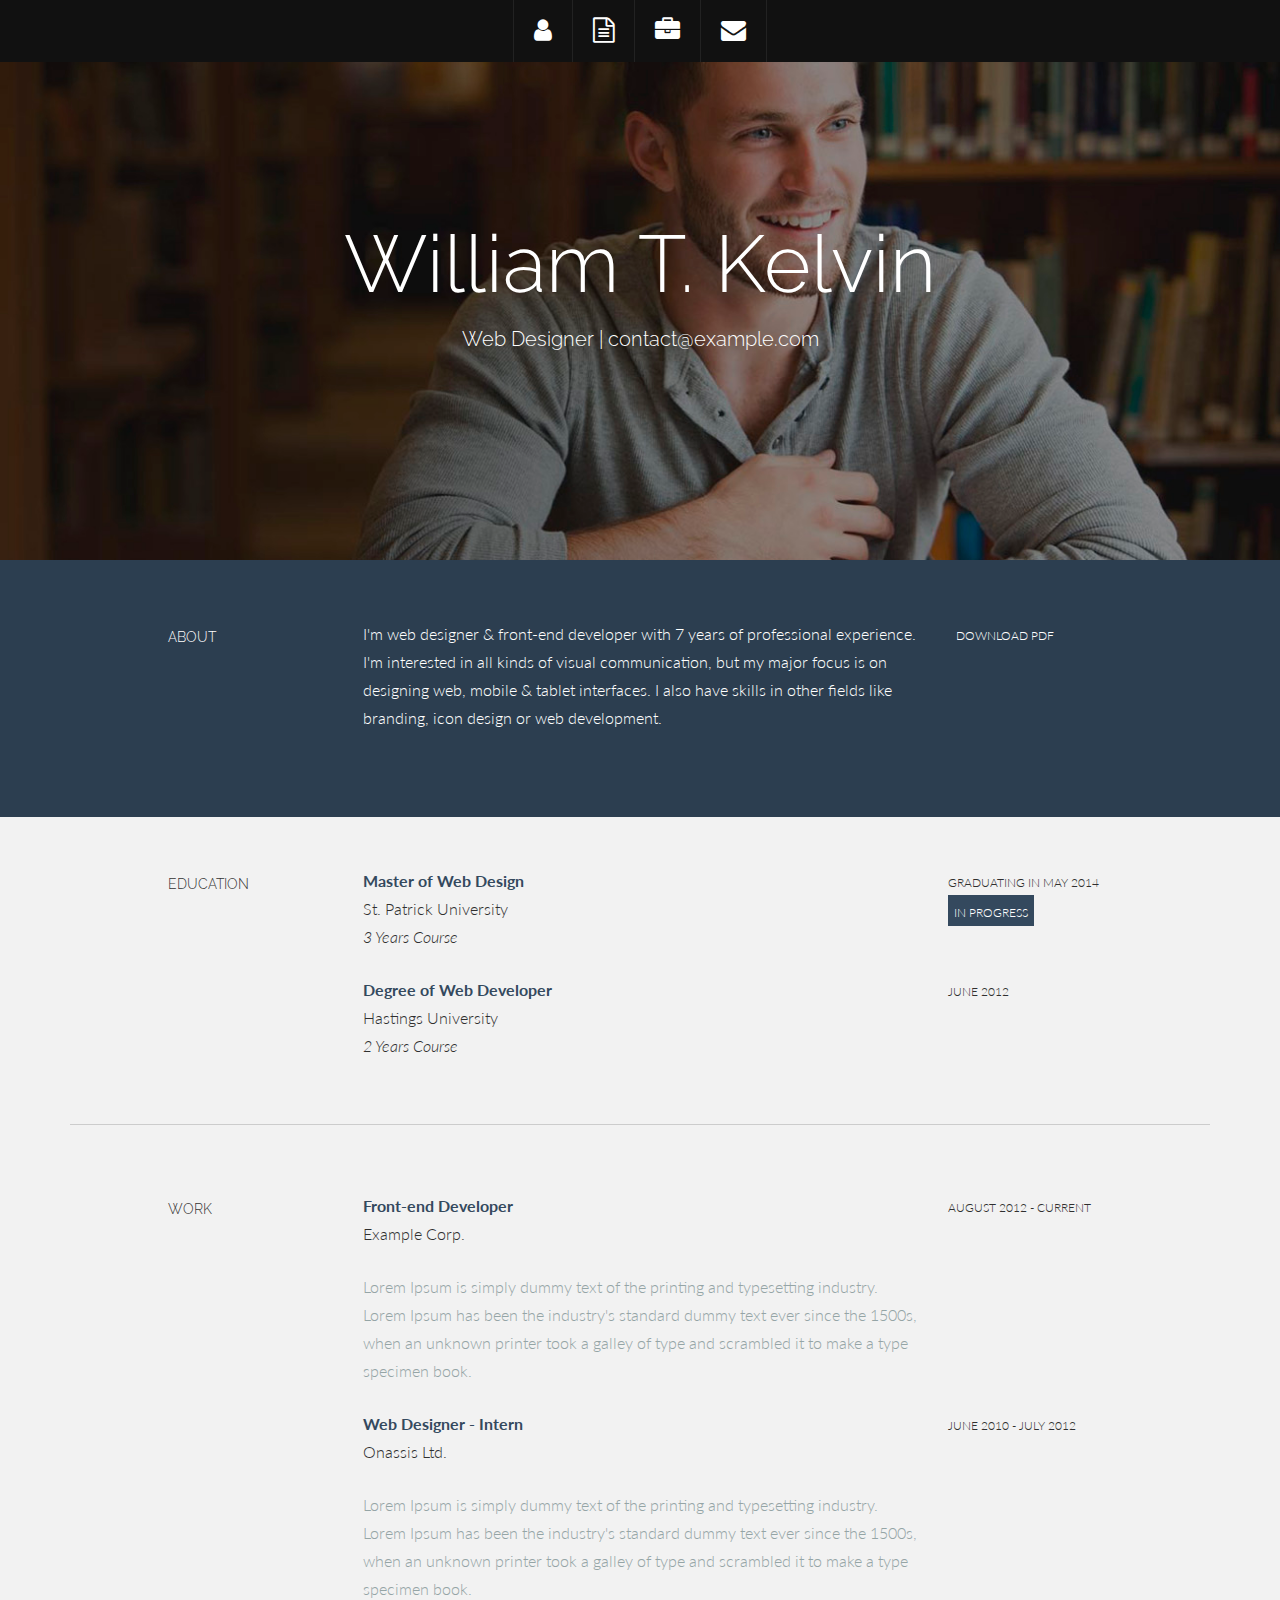
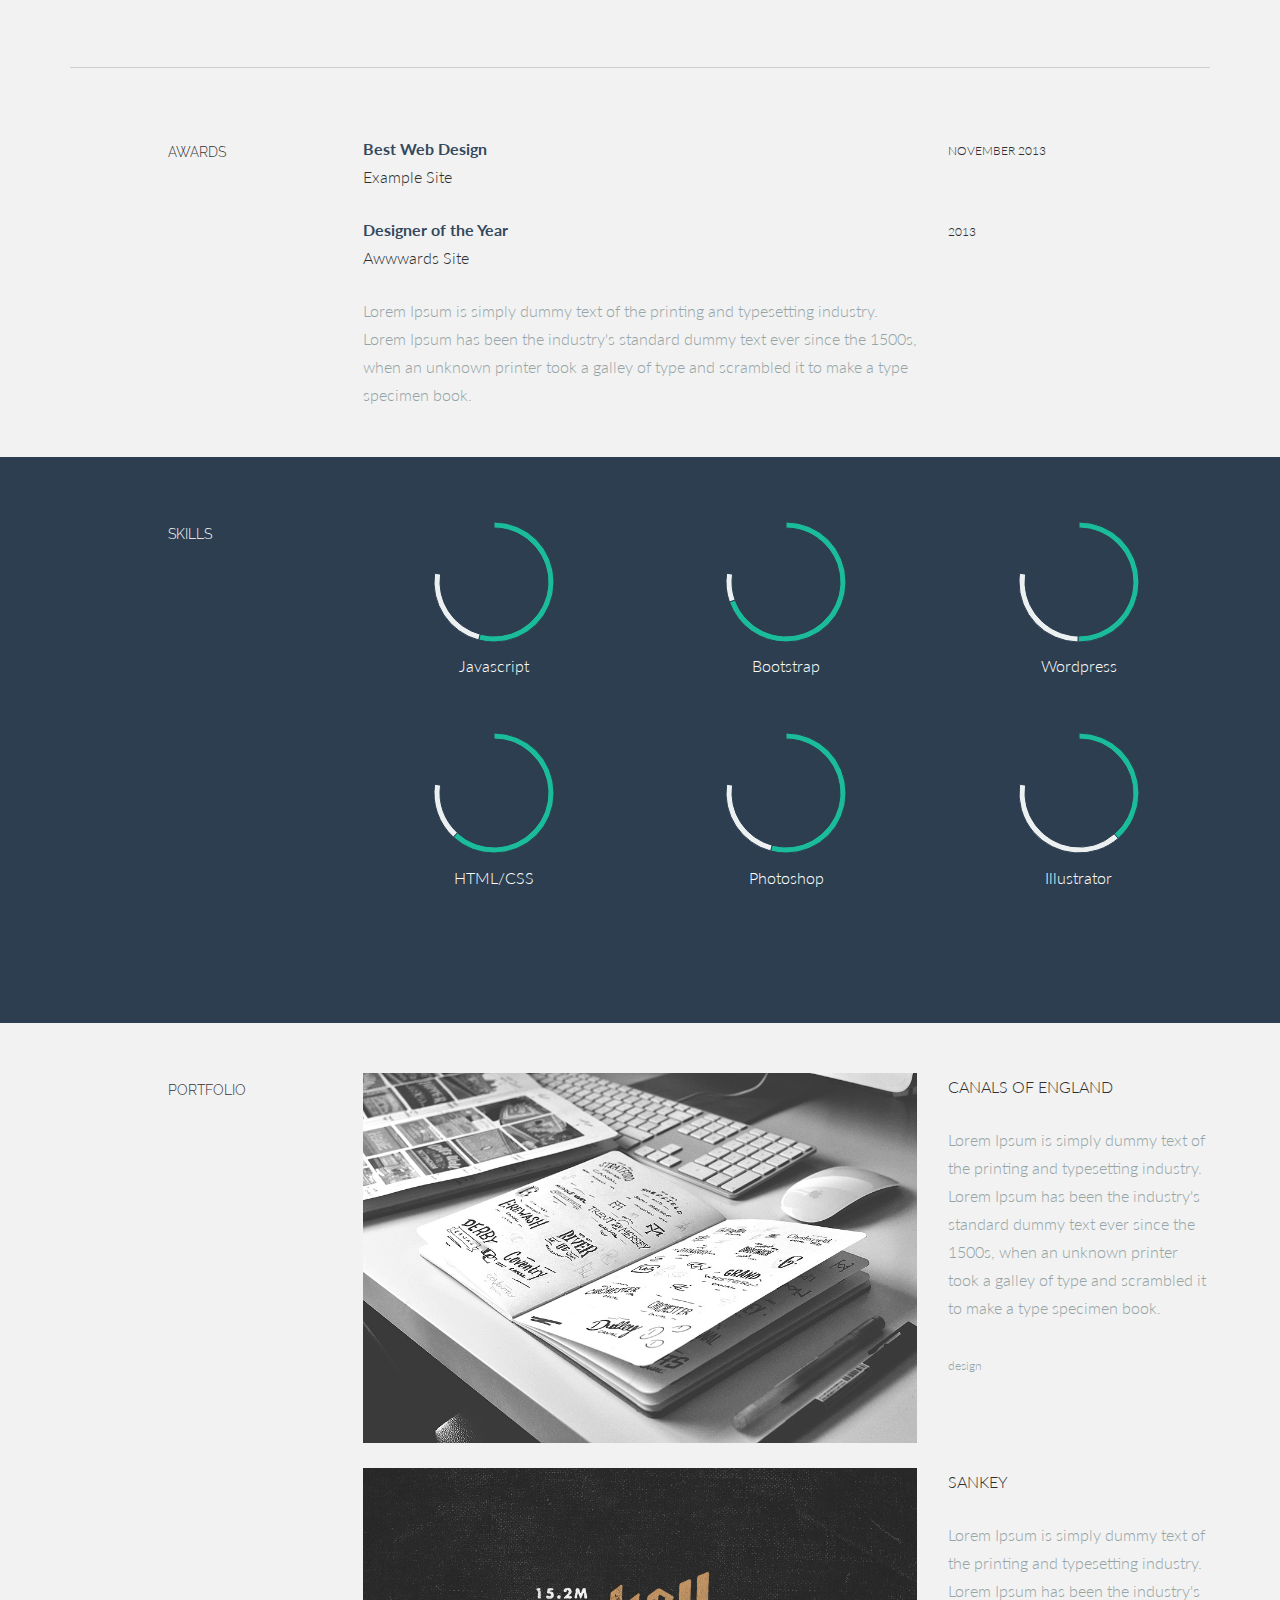
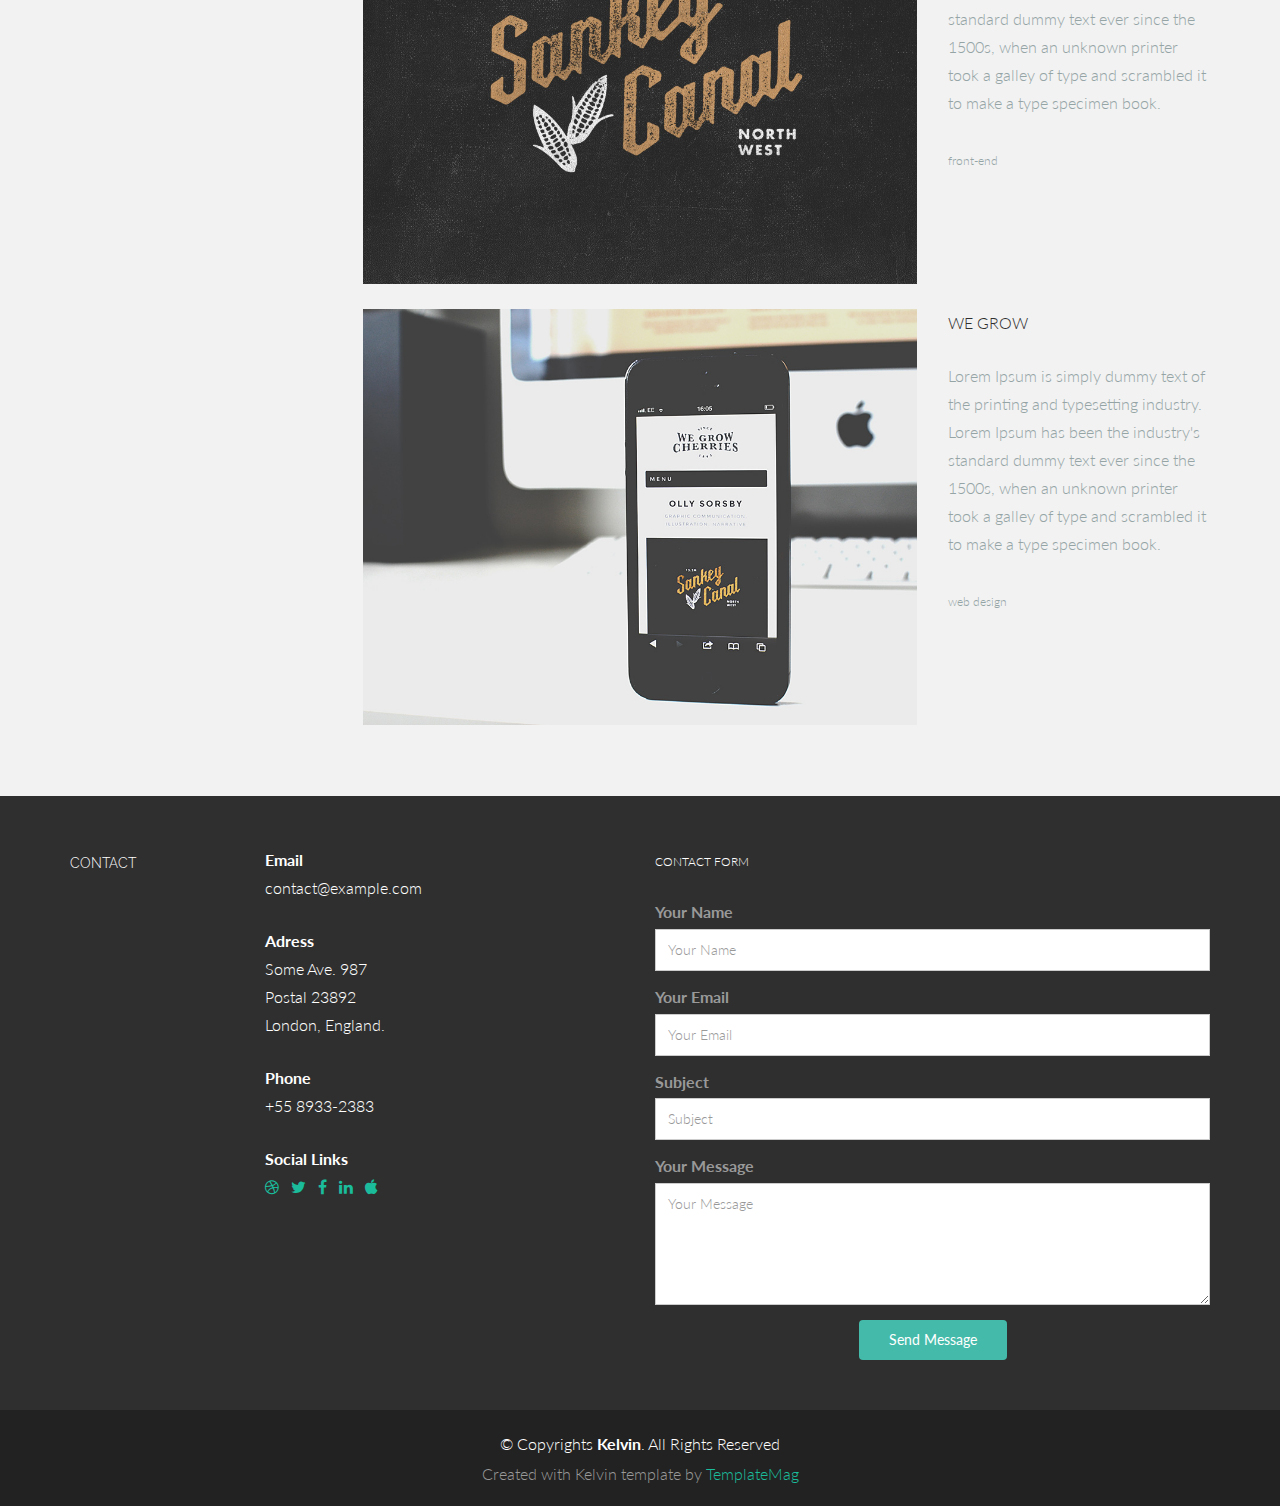
==== cv.html @ e342482a "cv kısmı eklendi" ====
<!DOCTYPE html>
<html lang="en">
<head>
  <meta charset="utf-8">
  <title>Kelvin - Bootstrap Resume Template</title>
  <meta content="width=device-width, initial-scale=1.0" name="viewport">
  <meta content="" name="keywords">
  <meta content="" name="description">

  <!-- Favicons -->
  <link href="img/favicon.png" rel="icon">
  <link href="img/apple-touch-icon.png" rel="apple-touch-icon">

  <!-- Google Fonts -->
  <link href="https://fonts.googleapis.com/css?family=Lato:300,400,700,300italic,400italic|Raleway:400,300,700" rel="stylesheet">

  <!-- Bootstrap CSS File -->
  <link href="lib/bootstrap/css/bootstrap.min.css" rel="stylesheet">

  <!-- Libraries CSS Files -->
  <link href="lib/font-awesome/css/font-awesome.min.css" rel="stylesheet">

  <!-- Main Stylesheet File -->
  <link href="css/style.css" rel="stylesheet">

  <!-- =======================================================
    Template Name: Kelvin
    Template URL: https://templatemag.com/kelvin-bootstrap-resume-template/
    Author: TemplateMag.com
    License: https://templatemag.com/license/
  ======================================================= -->
</head>

<body data-spy="scroll" data-offset="64" data-target="#section-topbar">

  <div id="section-topbar">
    <div id="topbar-inner">
      <div class="container">
        <div class="row">
          <div class="dropdown">
            <ul id="nav" class="nav">
              <li class="menu-item"><a class="smothscroll" href="#about" title="About"><i class="fa fa-user"></i></a></li>
              <li class="menu-item"><a class="smothscroll" href="#resume" title="Resume"><i class="fa fa-file-text-o"></i></a></li>
              <li class="menu-item"><a class="smothscroll" href="#work" title="Works"><i class="fa fa-briefcase"></i></a></li>
              <li class="menu-item"><a class="smothscroll" href="#contact" title="Contact"><i class="fa fa-envelope"></i></a></li>
            </ul>
            <!--/ uL#nav -->
          </div>
          <!-- /.dropdown -->

          <div class="clear"></div>
        </div>
        <!--/.row -->
      </div>
      <!--/.container -->

      <div class="clear"></div>
    </div>
    <!--/ #topbar-inner -->
  </div>
  <!--/ #section-topbar -->

  <div id="headerwrap">
    <div class="container">
      <div class="row centered">
        <div class="col-lg-12">
          <h1>William T. Kelvin</h1>
          <h3>Web Designer | contact@example.com</h3>
        </div>
        <!--/.col-lg-12 -->
      </div>
      <!--/.row -->
    </div>
    <!--/.container -->
  </div>
  <!--/.#headerwrap -->


  <section id="about" name="about">
    <div id="intro">
      <div class="container">
        <div class="row">

          <div class="col-lg-2 col-lg-offset-1">
            <h5>ABOUT</h5>
          </div>
          <div class="col-lg-6">
            <p>I'm web designer & front-end developer with 7 years of professional experience. I'm interested in all kinds of visual communication, but my major focus is on designing web, mobile & tablet interfaces. I also have skills in other fields like
              branding, icon design or web development.</p>
          </div>
          <div class="col-lg-3">
            <p><a href="#"><i class="icon-file"></i></a>
              <sm>DOWNLOAD PDF</sm>
            </p>
          </div>

        </div>
        <!--/.row -->
      </div>
      <!--/.container -->
    </div>
    <!--/ #intro -->
  </section>


  <section id="resume" name="resume">
    <!--EDUCATION DESCRIPTION -->
    <div class="container desc">
      <div class="row">

        <div class="col-lg-2 col-lg-offset-1">
          <h5>EDUCATION</h5>
        </div>
        <div class="col-lg-6">
          <p>
            <t>Master of Web Design</t><br/> St. Patrick University <br/>
            <i>3 Years Course</i>
          </p>
        </div>
        <div class="col-lg-3">
          <p>
            <sm>GRADUATING IN MAY 2014</sm><br/>
            <imp>
              <sm>IN PROGRESS</sm>
            </imp>
          </p>
        </div>

        <div class="col-lg-6 col-lg-offset-3">
          <p>
            <t>Degree of Web Developer</t><br/> Hastings University <br/>
            <i>2 Years Course</i>
          </p>
        </div>
        <div class="col-lg-3">
          <p>
            <sm>JUNE 2012</sm>
          </p>
        </div>

      </div>
      <!--/.row -->
      <br>
      <hr>
    </div>
    <!--/.container -->
  </section>


  <!--WORK DESCRIPTION -->
  <div class="container desc">
    <div class="row">

      <div class="col-lg-2 col-lg-offset-1">
        <h5>WORK</h5>
      </div>
      <div class="col-lg-6">
        <p>
          <t>Front-end Developer</t><br/> Example Corp. <br/>
        </p>
        <p>
          <more>Lorem Ipsum is simply dummy text of the printing and typesetting industry. Lorem Ipsum has been the industry's standard dummy text ever since the 1500s, when an unknown printer took a galley of type and scrambled it to make a type specimen book.</more>
        </p>
      </div>
      <div class="col-lg-3">
        <p>
          <sm>AUGUST 2012 - CURRENT</sm>
        </p>
      </div>

      <div class="col-lg-6 col-lg-offset-3">
        <p>
          <t>Web Designer - Intern</t><br/> Onassis Ltd. <br/>
        </p>
        <p>
          <more>Lorem Ipsum is simply dummy text of the printing and typesetting industry. Lorem Ipsum has been the industry's standard dummy text ever since the 1500s, when an unknown printer took a galley of type and scrambled it to make a type specimen book.</more>
        </p>
      </div>
      <div class="col-lg-3">
        <p>
          <sm>JUNE 2010 - JULY 2012</sm>
        </p>
      </div>
    </div>
    <!--/.row -->
    <br>
    <hr>
  </div>
  <!--/.container -->


  <!--AWARDS DESCRIPTION -->
  <div class="container desc">
    <div class="row">
      <div class="col-lg-2 col-lg-offset-1">
        <h5>AWARDS</h5>
      </div>
      <div class="col-lg-6">
        <p>
          <t>Best Web Design</t><br/> Example Site <br/>
        </p>
      </div>
      <div class="col-lg-3">
        <p>
          <sm>NOVEMBER 2013</sm>
        </p>
      </div>

      <div class="col-lg-6 col-lg-offset-3">
        <p>
          <t>Designer of the Year</t><br/> Awwwards Site
        </p>
        <p>
          <more>Lorem Ipsum is simply dummy text of the printing and typesetting industry. Lorem Ipsum has been the industry's standard dummy text ever since the 1500s, when an unknown printer took a galley of type and scrambled it to make a type specimen book.</more>
        </p>
      </div>
      <div class="col-lg-3">
        <p>
          <sm>2013</sm>
        </p>
      </div>

    </div>
    <!--/.row -->
    <br>
  </div>
  <!--/.container -->


  <!--SKILLS DESCRIPTION -->
  <div id="skillswrap">
    <div class="container">
      <div class="row">
        <div class="col-lg-2 col-lg-offset-1">
          <h5>SKILLS</h5>
        </div>
        <div class="col-lg-3 centered">
          <canvas id="javascript" height="130" width="130"></canvas>
          <p>Javascript</p>
          <br>
        </div>
        <div class="col-lg-3 centered">
          <canvas id="bootstrap" height="130" width="130"></canvas>
          <p>Bootstrap</p>
          <br>
        </div>
        <div class="col-lg-3 centered">
          <canvas id="wordpress" height="130" width="130"></canvas>
          <p>Wordpress</p>
          <br>
        </div>

        <div class="col-lg-3 col-lg-offset-3 centered">
          <canvas id="html" height="130" width="130"></canvas>
          <p>HTML/CSS</p>
          <br>
        </div>
        <div class="col-lg-3 centered">
          <canvas id="photoshop" height="130" width="130"></canvas>
          <p>Photoshop</p>
          <br>
        </div>
        <div class="col-lg-3 centered">
          <canvas id="illustrator" height="130" width="130"></canvas>
          <p>Illustrator</p>
          <br>
        </div>

      </div>
      <!--/.row -->
      <br>
    </div>
    <!--/.container -->
  </div>
  <!--/ #skillswrap -->



  <section id="work" name="work">
    <!--PORTFOLIO DESCRIPTION -->
    <div class="container desc">
      <div class="row">
        <div class="col-lg-2 col-lg-offset-1">
          <h5>PORTFOLIO</h5>
        </div>
        <div class="col-lg-6">
          <p><img class="img-responsive" src="img/port01.jpg" alt=""></p>
        </div>
        <div class="col-lg-3">
          <p>CANALS OF ENGLAND</p>
          <p>
            <more>Lorem Ipsum is simply dummy text of the printing and typesetting industry. Lorem Ipsum has been the industry's standard dummy text ever since the 1500s, when an unknown printer took a galley of type and scrambled it to make a type specimen book.<br/><br/>
              <sm><i class="icon-tag"></i> design</sm>
            </more>
          </p>
        </div>

        <div class="col-lg-6 col-lg-offset-3">
          <p><img class="img-responsive" src="img/port02.jpg" alt=""></p>
        </div>
        <div class="col-lg-3">
          <p>SANKEY</p>
          <p>
            <more>Lorem Ipsum is simply dummy text of the printing and typesetting industry. Lorem Ipsum has been the industry's standard dummy text ever since the 1500s, when an unknown printer took a galley of type and scrambled it to make a type specimen book.<br/><br/>
              <sm><i class="icon-tag"></i> front-end</sm>
            </more>
          </p>
        </div>

        <div class="col-lg-6 col-lg-offset-3">
          <p><img class="img-responsive" src="img/port03.jpg" alt=""></p>
        </div>
        <div class="col-lg-3">
          <p>WE GROW</p>
          <p>
            <more>Lorem Ipsum is simply dummy text of the printing and typesetting industry. Lorem Ipsum has been the industry's standard dummy text ever since the 1500s, when an unknown printer took a galley of type and scrambled it to make a type specimen book.<br/><br/>
              <sm><i class="icon-tag"></i> web design</sm>
            </more>
          </p>
        </div>

      </div>
      <!--/.row -->
      <br>
      <br>
    </div>
    <!--/.container -->
  </section>

  <section id="contact" name="contact">
    <!--FOOTER DESCRIPTION -->
    <div id="footwrap">
      <div class="container">
        <div class="row">

          <div class="col-lg-2">
            <h5>CONTACT</h5>
          </div>
          <div class="col-lg-4">
            <p>
              <t>Email</t><br/> contact@example.com <br/>
            </p>
            <p>
              <t>Adress</t><br/> Some Ave. 987 <br/> Postal 23892 <br/> London, England. <br/>
            </p>
            <p>
              <t>Phone</t><br/> +55 8933-2383 <br/>
            </p>
            <p>
              <t>Social Links</t><br/>
              <a href="#"><i class="fa fa-dribbble"></i></a>
              <a href="#"><i class="fa fa-twitter"></i></a>
              <a href="#"><i class="fa fa-facebook"></i></a>
              <a href="#"><i class="fa fa-linkedin"></i></a>
              <a href="#"><i class="fa fa-apple"></i></a>
            </p>
          </div>
          <div class="col-lg-6">
            <p>
              <sm>CONTACT FORM</sm>
            </p>
            <form class="contact-form php-mail-form" role="form" action="contactform/contactform.php" method="POST">

              <div class="form-group">
                <label for="contact-name">Your Name</label>
                <input type="name" name="name" class="form-control" id="contact-name" placeholder="Your Name" data-rule="minlen:4" data-msg="Please enter at least 4 chars">
                <div class="validate"></div>
              </div>
              <div class="form-group">
                <label for="contact-email">Your Email</label>
                <input type="email" name="email" class="form-control" id="contact-email" placeholder="Your Email" data-rule="email" data-msg="Please enter a valid email">
                <div class="validate"></div>
              </div>
              <div class="form-group">
                <label for="contact-subject">Subject</label>
                <input type="text" name="subject" class="form-control" id="contact-subject" placeholder="Subject" data-rule="minlen:4" data-msg="Please enter at least 8 chars of subject">
                <div class="validate"></div>
              </div>

              <div class="form-group">
                <label for="contact-message">Your Message</label>
                <textarea class="form-control" name="message" id="contact-message" placeholder="Your Message" rows="5" data-rule="required" data-msg="Please write something for us"></textarea>
                <div class="validate"></div>
              </div>

              <div class="loading"></div>
              <div class="error-message"></div>
              <div class="sent-message">Your message has been sent. Thank you!</div>

              <div class="form-send">
                <button type="submit" class="btn btn-large">Send Message</button>
              </div>

            </form>

          </div>
        </div>
        <!--/.row -->
      </div>
      <!--/.container -->
    </div>
    <!--/ #footer -->
  </section>

  <div id="copyrights">
    <div class="container">
      <p>
        &copy; Copyrights <strong>Kelvin</strong>. All Rights Reserved
      </p>
      <div class="credits">
        <!--
          You are NOT allowed to delete the credit link to TemplateMag with free version.
          You can delete the credit link only if you bought the pro version.
          Buy the pro version with working PHP/AJAX contact form: https://templatemag.com/kelvin-bootstrap-resume-template/
          Licensing information: https://templatemag.com/license/
        -->
        Created with Kelvin template by <a href="https://templatemag.com/">TemplateMag</a>
      </div>
    </div>
  </div>

  <!-- JavaScript Libraries -->
  <script src="lib/jquery/jquery.min.js"></script>
  <script src="lib/bootstrap/js/bootstrap.min.js"></script>
  <script src="lib/php-mail-form/validate.js"></script>
  <script src="lib/chart/chart.js"></script>
  <script src="lib/easing/easing.min.js"></script>

  <!-- Template Main Javascript File -->
  <script src="js/main.js"></script>

</body>
</html>
---- css/style.css ----
/**
*  Template Name: Kelvin
*  Template URL: https://templatemag.com/kelvin-bootstrap-resume-template/
*  Author: TemplateMag.com
*  License: https://templatemag.com/license/
*/

body {
  background-color: #f2f2f2;
  font-family: "Lato";
  font-weight: 300;
  font-size: 16px;
  color: #555;
  -webkit-font-smoothing: antialiased;
  -webkit-overflow-scrolling: touch;
}

/* Titles */

h1, h2, h3, h4, h5, h6 {
  font-family: "Raleway";
  font-weight: 300;
  color: #333;
}

/* Paragraph & Typographic */

p {
  line-height: 28px;
  margin-bottom: 25px;
}

.centered {
  text-align: center;
}

/* Links */

a {
  color: #1abc9c;
  word-wrap: break-word;
  -webkit-transition: color 0.1s ease-in, background 0.1s ease-in;
  -moz-transition: color 0.1s ease-in, background 0.1s ease-in;
  -ms-transition: color 0.1s ease-in, background 0.1s ease-in;
  -o-transition: color 0.1s ease-in, background 0.1s ease-in;
  transition: color 0.1s ease-in, background 0.1s ease-in;
}

a:hover, a:focus {
  color: #7b7b7b;
  text-decoration: none;
  outline: 0;
}

a:before, a:after {
  -webkit-transition: color 0.1s ease-in, background 0.1s ease-in;
  -moz-transition: color 0.1s ease-in, background 0.1s ease-in;
  -ms-transition: color 0.1s ease-in, background 0.1s ease-in;
  -o-transition: color 0.1s ease-in, background 0.1s ease-in;
  transition: color 0.1s ease-in, background 0.1s ease-in;
}

hr {
  display: block;
  height: 1px;
  border: 0;
  border-top: 1px solid #ccc;
  margin: 1em 0;
  padding: 0;
}

/*---------------------------------------------------
3.1 Topbar
---------------------------------------------------*/

#section-topbar {
  position: fixed;
  top: 0;
  left: 0;
  right: 0;
  z-index: 10000;
  overflow: visible;
  font: normal 16px/24px 'Open Sans', "Helvetica Neue", Helvetica, Arial, sans-serif;
}

#section-topbar a {
  color: #fff;
}

#topbar-inner {
  background: #111;
  line-height: 0;
  text-align: center;
}

/*
Top Bar

By default, top navigation bar uses "fixed" position
*/

#section-topbar ul#nav {
  display: inline-block;
  position: relative;
  margin: 0;
  padding: 0;
  border-right: 1px solid #222;
  /* For IE, the outcast */
  zoom: 1;
  *display: inline;
}

#section-topbar ul#nav>li {
  display: block;
  float: left;
  padding: 0;
}

#section-topbar ul#nav a {
  display: block;
  font: normal 11px/18px "Helvetica Neue", Helvetica, Arial, sans-serif;
  text-decoration: none;
  padding: 18px 20px 18px 20px;
  border-left: 1px solid #222;
}

#section-topbar ul#nav a:focus {
  background: #111;
  text-decoration: none;
  border-left: 1px solid #111;
}

#section-topbar ul#nav a:hover {
  background: #222;
  text-decoration: none;
  border-left: 1px solid #111;
}

#section-topbar ul#nav .active a {
  background: #44bbaa;
  border-left: 1px solid #111;
}

#section-topbar ul#nav .active a:hover {
  background: #44bbaa;
}

#section-topbar i {
  font-size: 25px;
}

/*---------------------------------------------------
SECTION WRAPS
---------------------------------------------------*/

/* Header Wrap */

#headerwrap {
  background: url(../img/header-bg.jpg) no-repeat center top;
  margin-top: 60px;
  padding-top: 140px;
  text-align: center;
  background-attachment: relative;
  background-position: center center;
  min-height: 500px;
  width: 100%;
  -webkit-background-size: 100%;
  -moz-background-size: 100%;
  -o-background-size: 100%;
  background-size: 100%;
  -webkit-background-size: cover;
  -moz-background-size: cover;
  -o-background-size: cover;
  background-size: cover;
}

#headerwrap h1 {
  font-size: 80px;
  color: white;
}

#headerwrap h3 {
  font-size: 20px;
  color: white;
}

/* Intnro Wrap */

#intro {
  background: #2c3e50;
  padding-top: 60px;
  padding-bottom: 60px;
  color: white;
}

#intro h5, p {
  color: white;
}

#intro i {
  color: white;
  font-size: 20px;
  padding-right: 8px;
  vertical-align: middle;
}

#skillswrap {
  background: #2c3e50;
  padding-top: 60px;
  padding-bottom: 60px;
  color: white;
}

#skillswrap h5, p {
  color: white;
}

#footwrap {
  background: #2f2f2f;
  padding-top: 50px;
  padding-bottom: 50px;
}

#footwrap p {
  color: white;
}

#footwrap h5 {
  color: white;
}

#footwrap t {
  font-weight: 700;
}

#footwrap i {
  padding-right: 8px;
  color: #1abc9c;
}

/* Copyright Wrap */

#copyrights {
  background: #222222;
  padding: 20px 0;
  text-align: center;
  color: #fff;
  font-size: 16px;
}

#copyrights p {
  margin: 0 0 5px 0;
}

.credits {
  color: #999;
}

/* Global Values */

.desc {
  padding-top: 50px;
}

.desc p {
  color: #2f2f2f;
}

.desc t {
  color: #34495e;
  font-weight: 700;
}

.desc imp {
  padding: 6px;
  color: white;
  background: #34495e;
}

.desc more {
  color: #95a5a6;
}

sm {
  font-size: 12px;
}

/* Contact Form */

.contact-form label {
  color: #999;
}

.contact-form input, .contact-form textarea {
  padding: 10px 12px;
  border-radius: 0;
  box-shadow: none;
  font-size: 14px;
  height: auto;
}

.contact-form .form-send {
  text-align: center;
}

.contact-form .form-send button {
  background: #44bbaa;
  border: 0;
  padding: 10px 30px;
  color: #fff;
  transition: 0.4s;
  cursor: pointer;
}

.contact-form .form-send button:hover {
  background: #23c8b1;
}

.contact-form .validate {
  display: none;
  color: red;
  margin: 0 0 15px 0;
  font-weight: 400;
  font-size: 13px;
}

.contact-form .loading {
  display: none;
  color: #555;
  background: #fff;
  text-align: center;
  padding: 15px;
  margin: 15px 0;
}

.contact-form .loading:before {
  content: "";
  display: inline-block;
  border-radius: 50%;
  width: 24px;
  height: 24px;
  border: 3px solid #18d26e;
  border-top-color: #eee;
  -webkit-animation: animate-loading 1s linear infinite;
  animation: animate-loading 1s linear infinite;
}

@-webkit-keyframes animate-loading {
  0% {
    -webkit-transform: rotate(0deg);
    transform: rotate(0deg);
  }

  100% {
    -webkit-transform: rotate(360deg);
    transform: rotate(360deg);
  }
}

@keyframes animate-loading {
  0% {
    -webkit-transform: rotate(0deg);
    transform: rotate(0deg);
  }

  100% {
    -webkit-transform: rotate(360deg);
    transform: rotate(360deg);
  }
}

.contact-form .error-message {
  display: none;
  color: #fff;
  background: #ed3c0d;
  text-align: center;
  padding: 15px;
  font-weight: 600;
  margin: 15px 0;
}

.contact-form .sent-message {
  display: none;
  color: #fff;
  background: #18d26e;
  text-align: center;
  padding: 15px;
  font-weight: 600;
  margin: 15px 0;
}
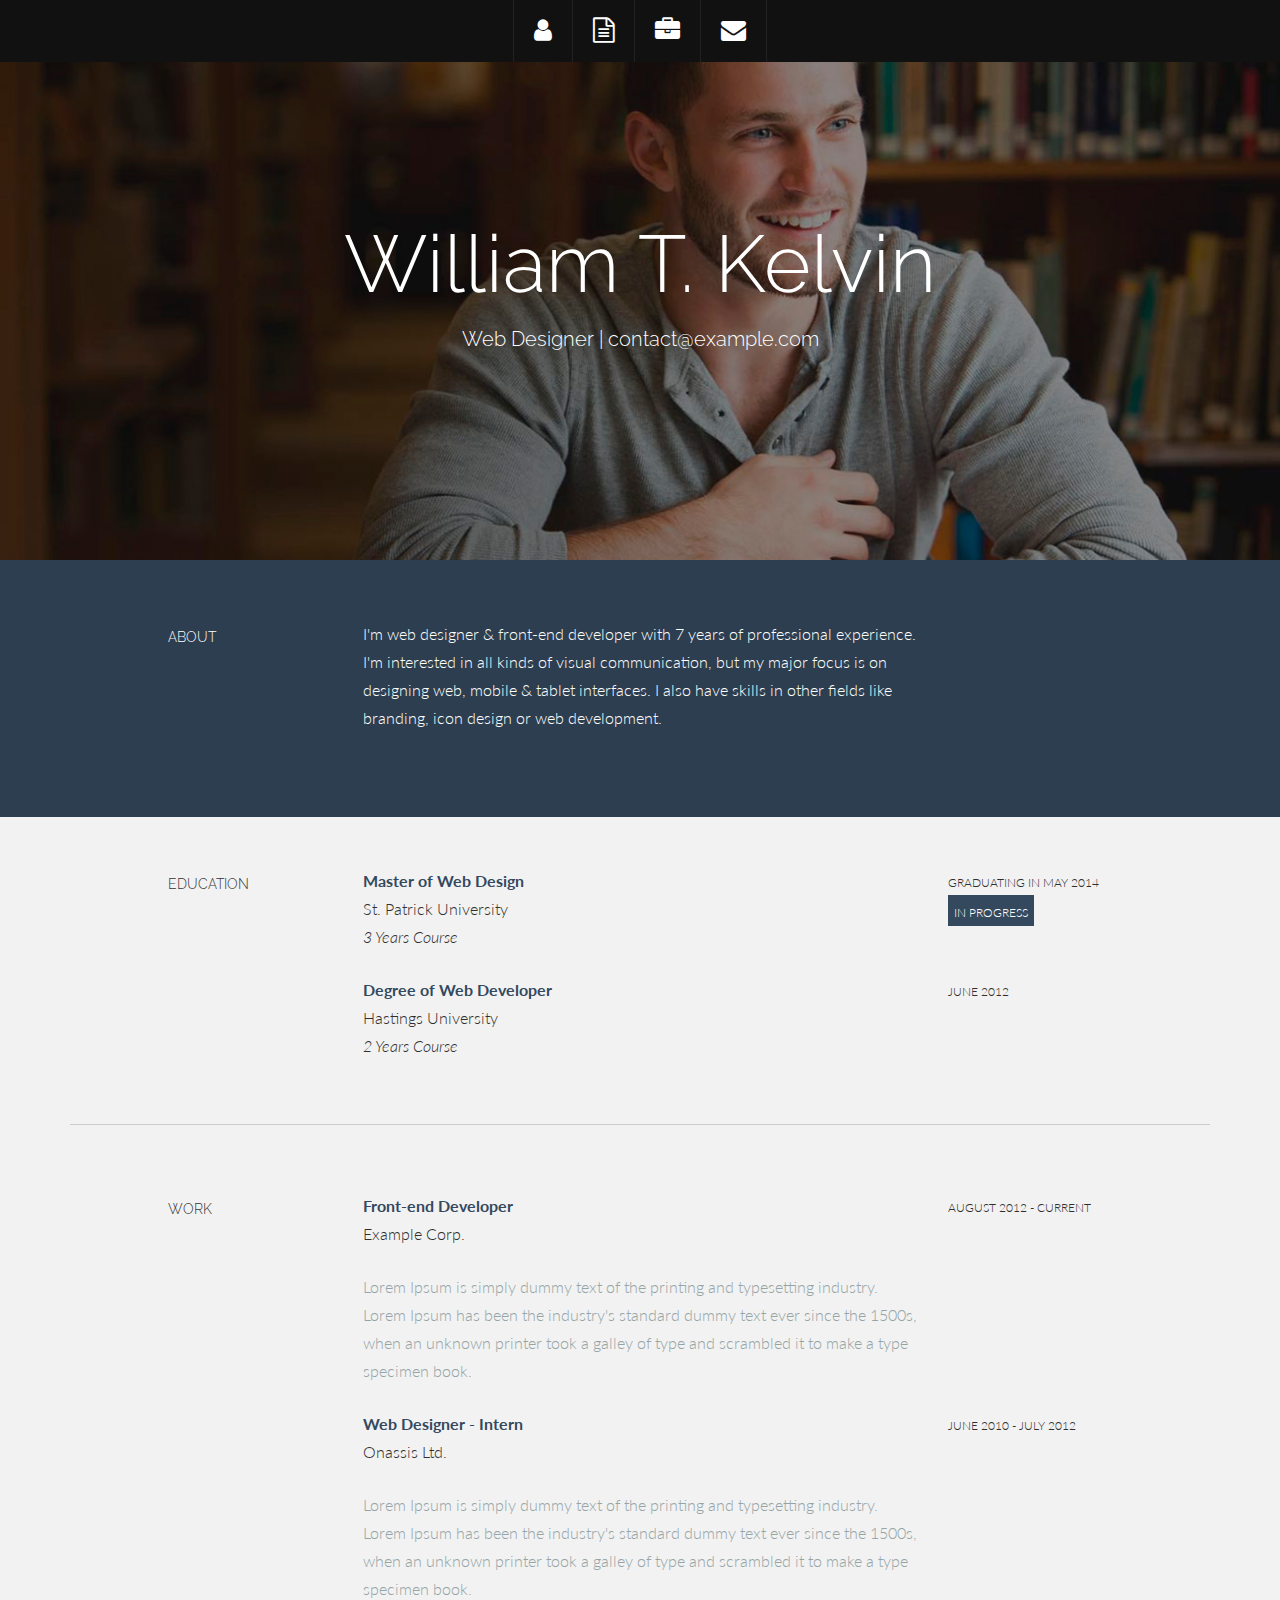
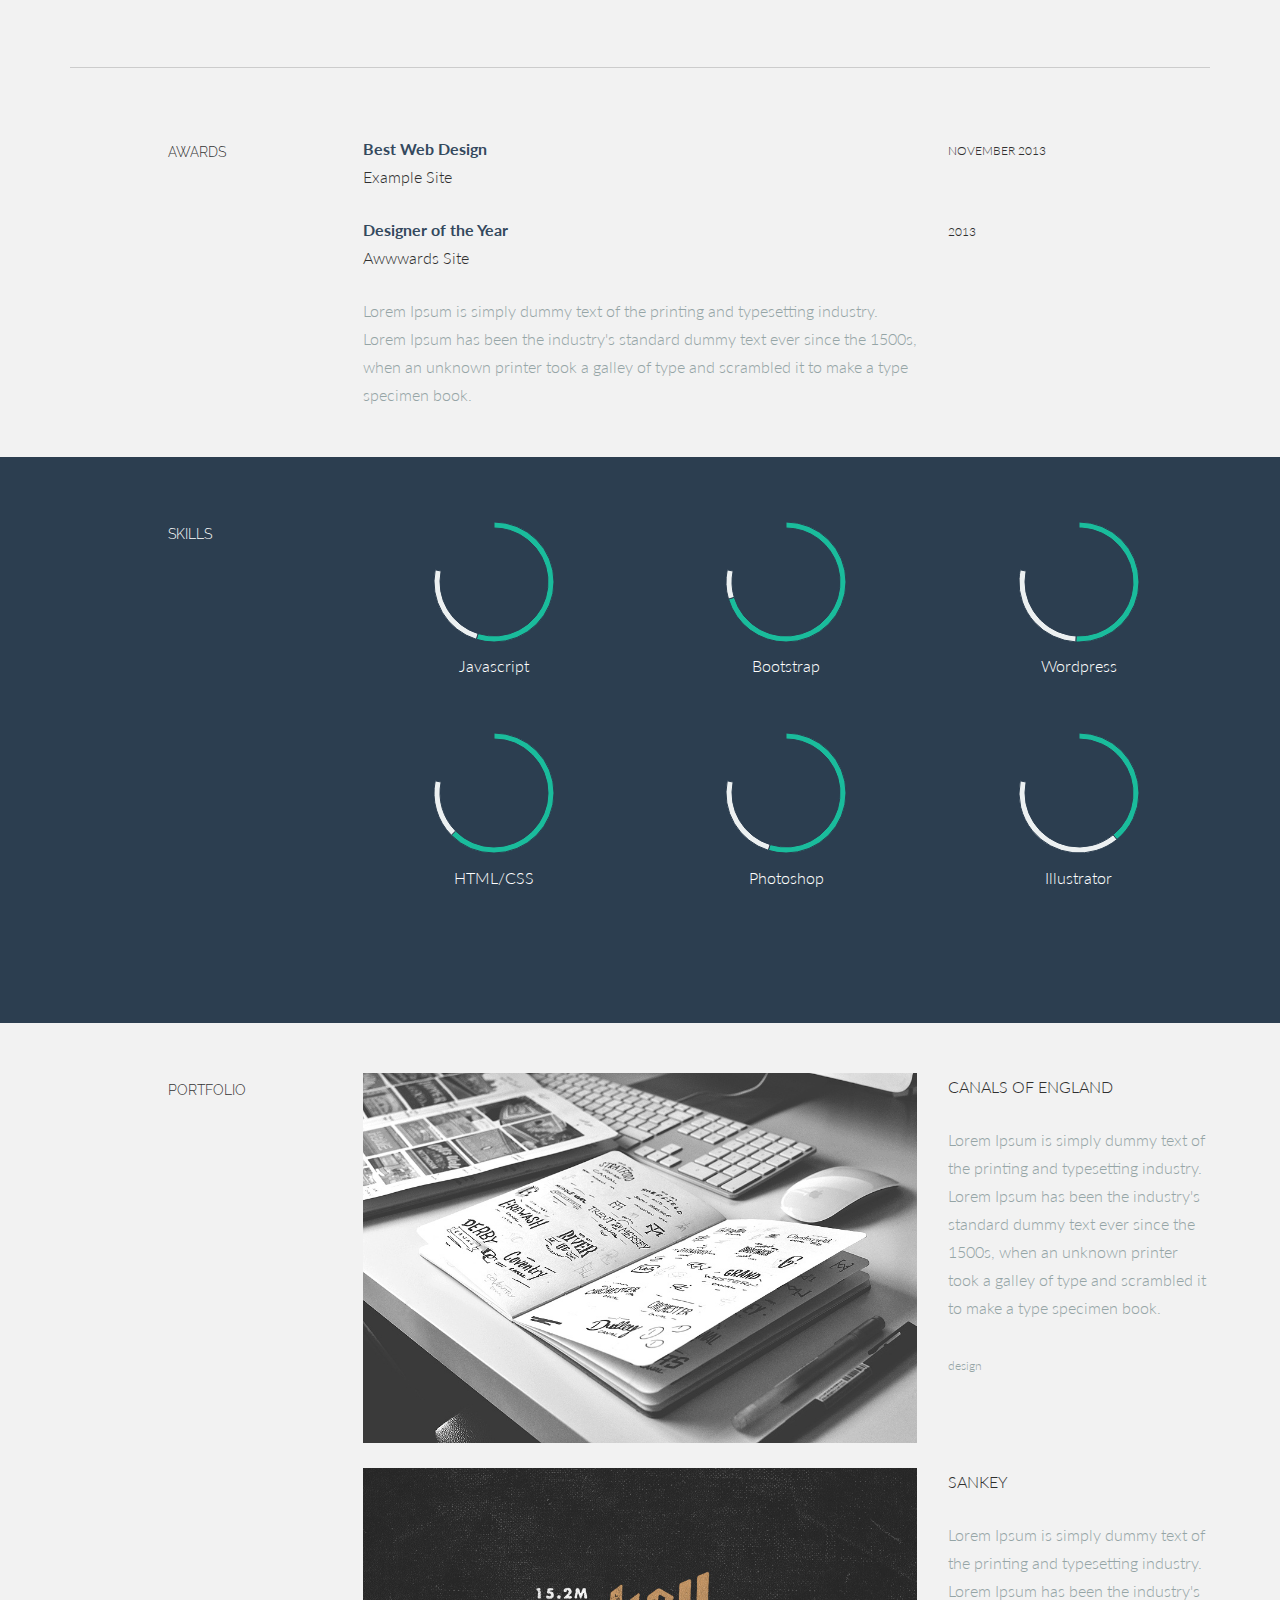
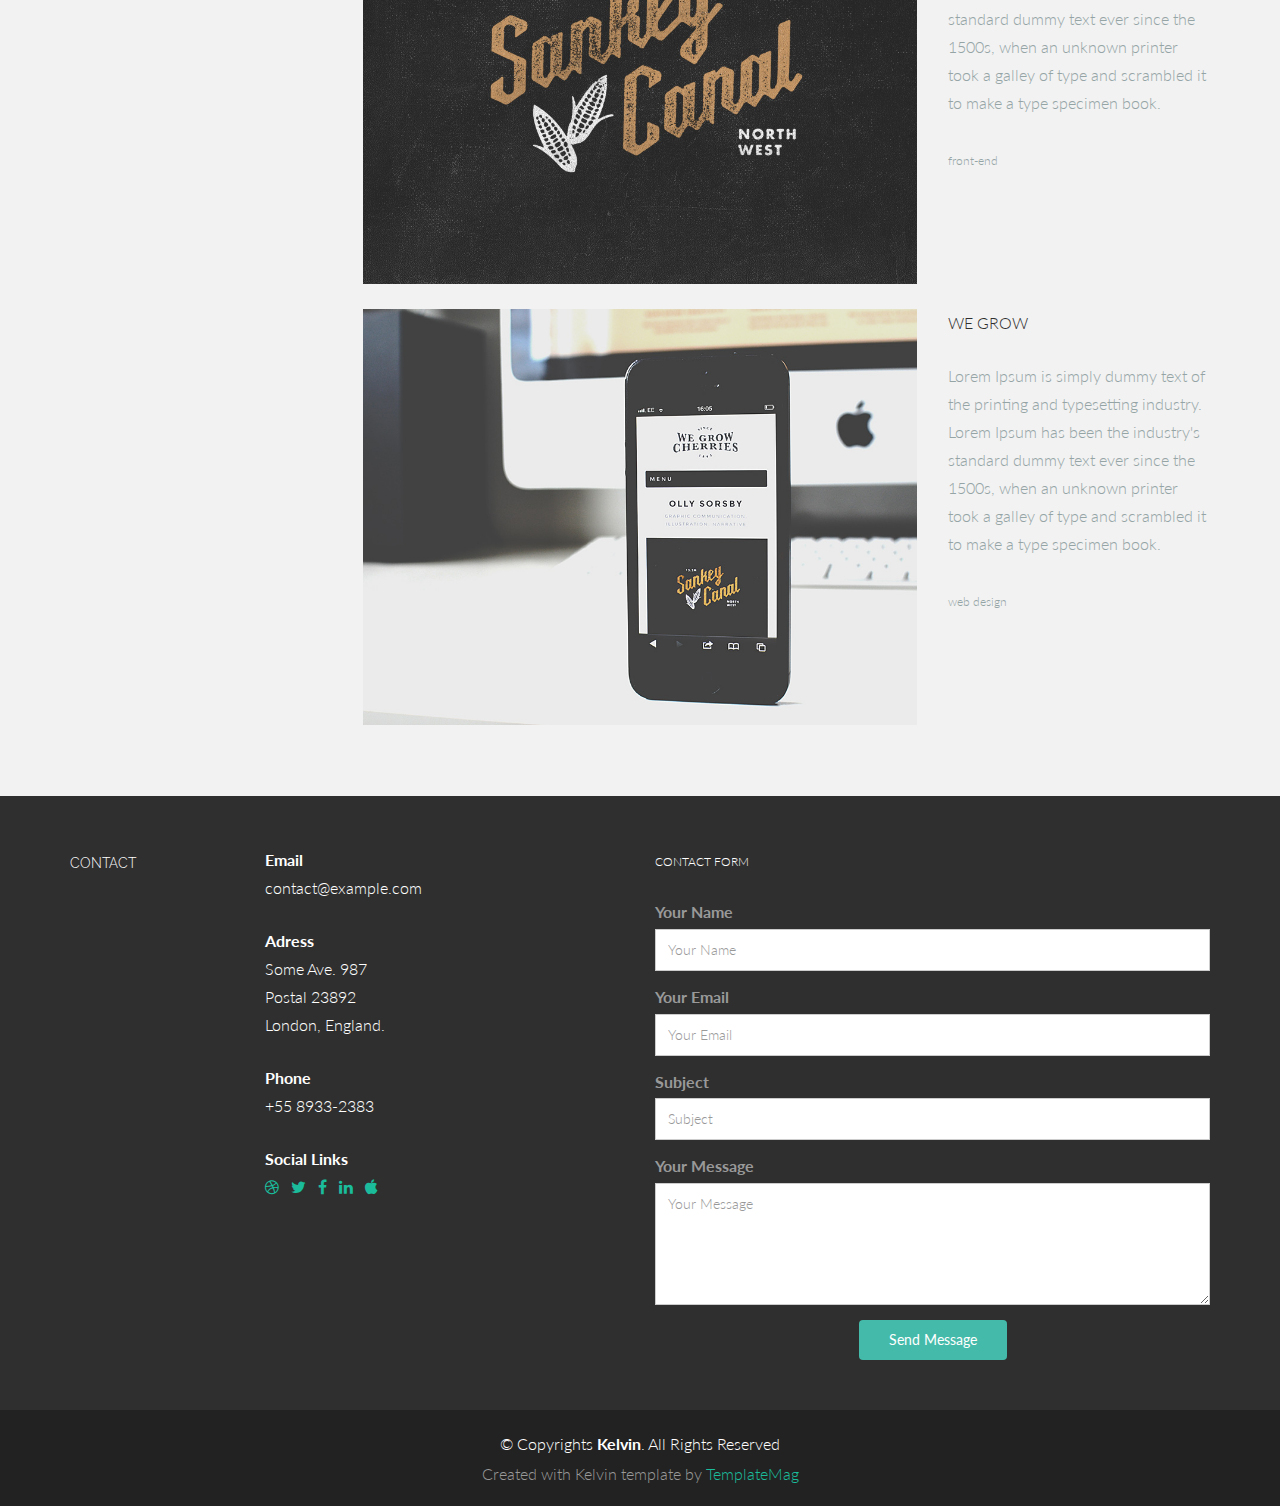
==== commit 582ca54c: "cv sayfası belirlendi son düzenleme kaldı" ====
--- a/cv.html
+++ b/cv.html
@@ -2,14 +2,14 @@
 <html lang="en">
 <head>
   <meta charset="utf-8">
-  <title>Kelvin - Bootstrap Resume Template</title>
+  <title>Ömer Can Uyar</title>
   <meta content="width=device-width, initial-scale=1.0" name="viewport">
   <meta content="" name="keywords">
   <meta content="" name="description">
 
   <!-- Favicons -->
-  <link href="img/favicon.png" rel="icon">
-  <link href="img/apple-touch-icon.png" rel="apple-touch-icon">
+  <link href="images/cv-icon.png" rel="icon">
+  <link href="images/apple-touch-icon.png" rel="apple-touch-icon">
 
   <!-- Google Fonts -->
   <link href="https://fonts.googleapis.com/css?family=Lato:300,400,700,300italic,400italic|Raleway:400,300,700" rel="stylesheet">
@@ -23,12 +23,7 @@
   <!-- Main Stylesheet File -->
   <link href="css/style.css" rel="stylesheet">
 
-  <!-- =======================================================
-    Template Name: Kelvin
-    Template URL: https://templatemag.com/kelvin-bootstrap-resume-template/
-    Author: TemplateMag.com
-    License: https://templatemag.com/license/
-  ======================================================= -->
+  
 </head>
 
 <body data-spy="scroll" data-offset="64" data-target="#section-topbar">
@@ -88,11 +83,7 @@
             <p>I'm web designer & front-end developer with 7 years of professional experience. I'm interested in all kinds of visual communication, but my major focus is on designing web, mobile & tablet interfaces. I also have skills in other fields like
               branding, icon design or web development.</p>
           </div>
-          <div class="col-lg-3">
-            <p><a href="#"><i class="icon-file"></i></a>
-              <sm>DOWNLOAD PDF</sm>
-            </p>
-          </div>
+         
 
         </div>
         <!--/.row -->
@@ -284,7 +275,7 @@
           <h5>PORTFOLIO</h5>
         </div>
         <div class="col-lg-6">
-          <p><img class="img-responsive" src="img/port01.jpg" alt=""></p>
+          <p><img class="img-responsive" src="images/port01.jpg" alt=""></p>
         </div>
         <div class="col-lg-3">
           <p>CANALS OF ENGLAND</p>
@@ -296,7 +287,7 @@
         </div>
 
         <div class="col-lg-6 col-lg-offset-3">
-          <p><img class="img-responsive" src="img/port02.jpg" alt=""></p>
+          <p><img class="img-responsive" src="images/port02.jpg" alt=""></p>
         </div>
         <div class="col-lg-3">
           <p>SANKEY</p>
@@ -308,7 +299,7 @@
         </div>
 
         <div class="col-lg-6 col-lg-offset-3">
-          <p><img class="img-responsive" src="img/port03.jpg" alt=""></p>
+          <p><img class="img-responsive" src="images/port03.jpg" alt=""></p>
         </div>
         <div class="col-lg-3">
           <p>WE GROW</p>
--- a/css/style.css
+++ b/css/style.css
@@ -156,7 +156,7 @@
 /* Header Wrap */
 
 #headerwrap {
-  background: url(../img/header-bg.jpg) no-repeat center top;
+  background: url(../images/header-bg.jpg) no-repeat center top;
   margin-top: 60px;
   padding-top: 140px;
   text-align: center;
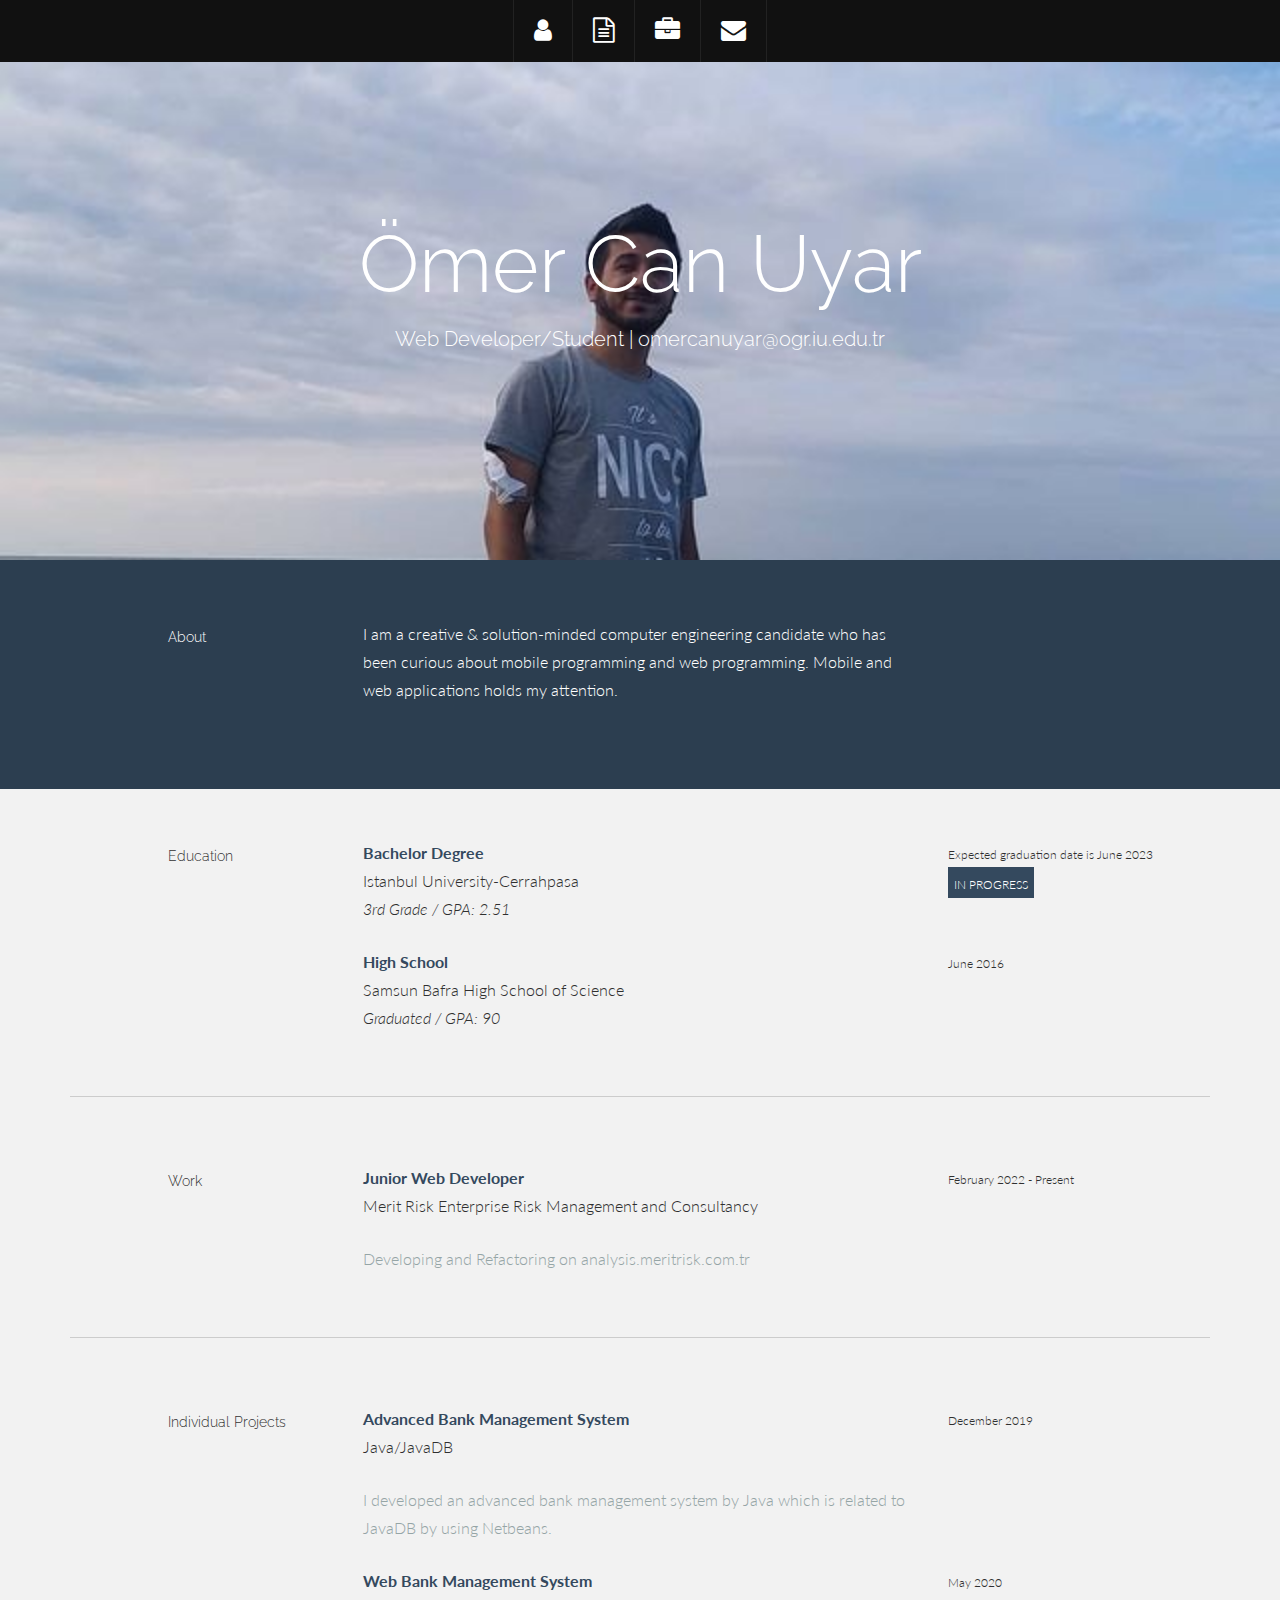
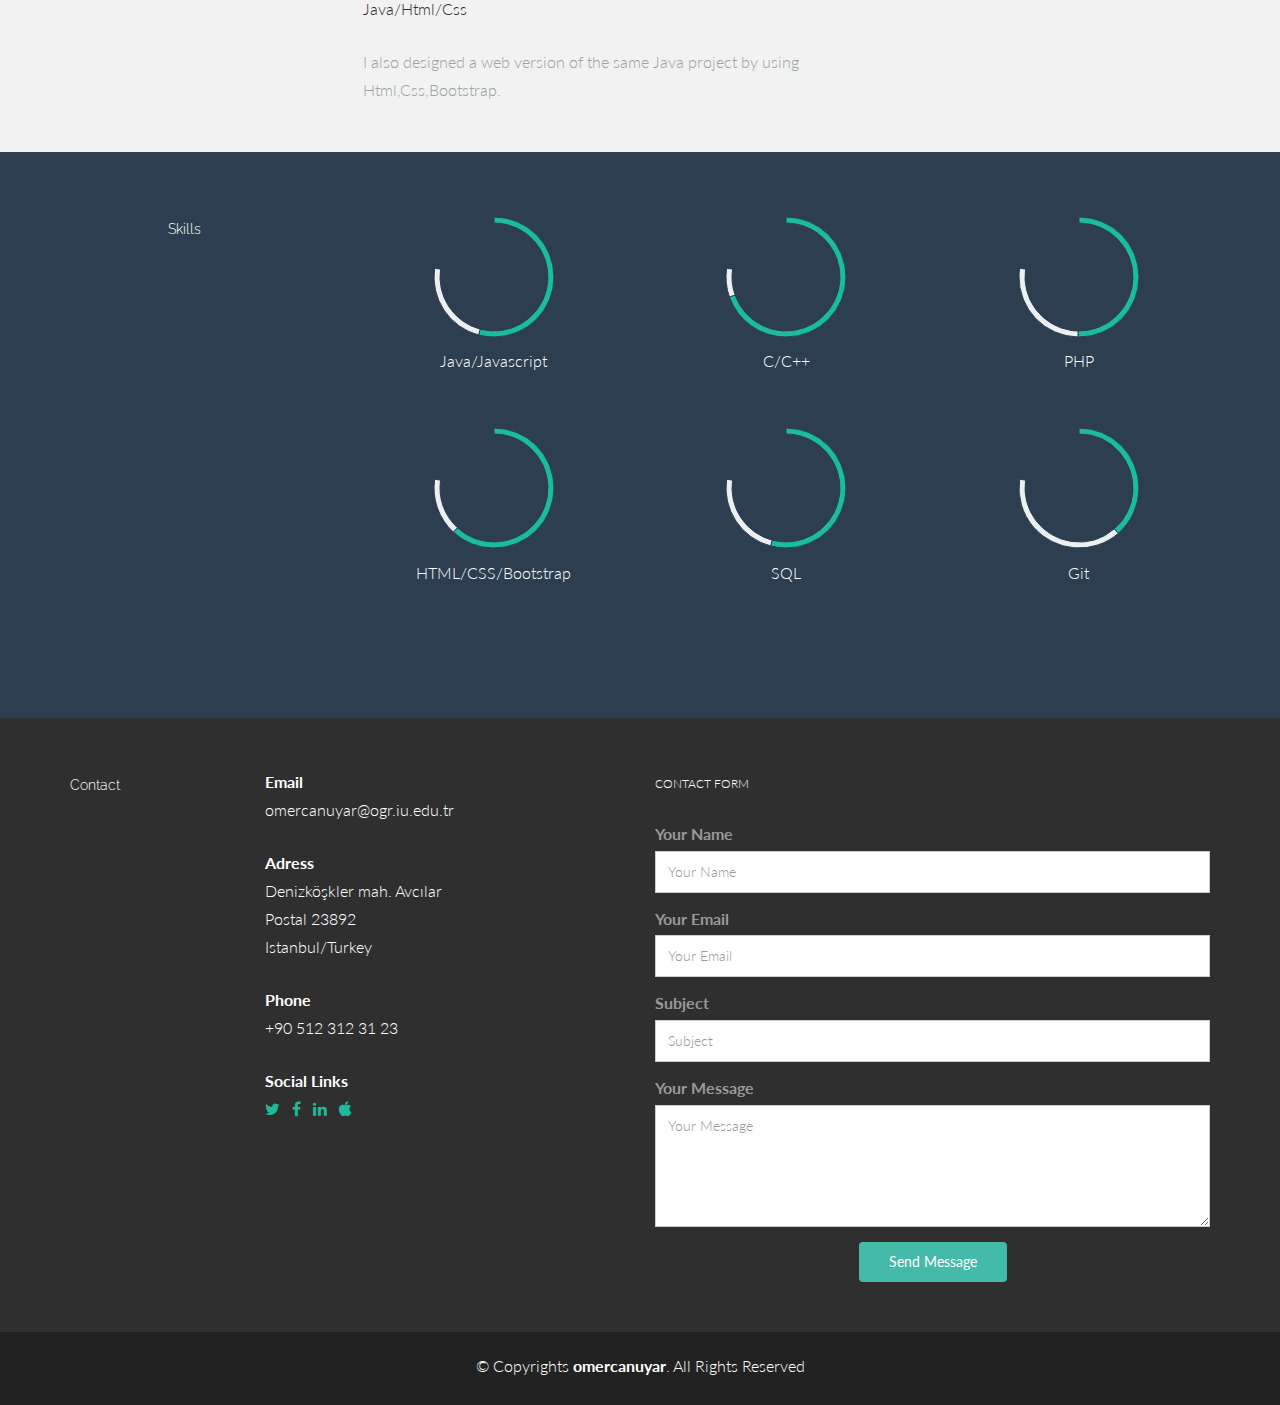
==== commit c237646a: "cv sayfası tamamlandı" ====
--- a/cv.html
+++ b/cv.html
@@ -59,8 +59,8 @@
     <div class="container">
       <div class="row centered">
         <div class="col-lg-12">
-          <h1>William T. Kelvin</h1>
-          <h3>Web Designer | contact@example.com</h3>
+          <h1>Ömer Can Uyar</h1>
+          <h3>Web Developer/Student | omercanuyar@ogr.iu.edu.tr</h3>
         </div>
         <!--/.col-lg-12 -->
       </div>
@@ -77,11 +77,10 @@
         <div class="row">
 
           <div class="col-lg-2 col-lg-offset-1">
-            <h5>ABOUT</h5>
+            <h5>About</h5>
           </div>
           <div class="col-lg-6">
-            <p>I'm web designer & front-end developer with 7 years of professional experience. I'm interested in all kinds of visual communication, but my major focus is on designing web, mobile & tablet interfaces. I also have skills in other fields like
-              branding, icon design or web development.</p>
+            <p>I am a creative & solution-minded computer engineering candidate who has been curious about mobile programming and web programming. Mobile and web applications holds my attention.</p>
           </div>
          
 
@@ -100,17 +99,17 @@
       <div class="row">
 
         <div class="col-lg-2 col-lg-offset-1">
-          <h5>EDUCATION</h5>
+          <h5>Education</h5>
         </div>
         <div class="col-lg-6">
           <p>
-            <t>Master of Web Design</t><br/> St. Patrick University <br/>
-            <i>3 Years Course</i>
+            <t>Bachelor Degree</t><br/> Istanbul University-Cerrahpasa <br/>
+            <i>3rd Grade / GPA: 2.51</i>
           </p>
         </div>
         <div class="col-lg-3">
           <p>
-            <sm>GRADUATING IN MAY 2014</sm><br/>
+            <sm>Expected graduation date is June 2023</sm><br/>
             <imp>
               <sm>IN PROGRESS</sm>
             </imp>
@@ -119,13 +118,13 @@
 
         <div class="col-lg-6 col-lg-offset-3">
           <p>
-            <t>Degree of Web Developer</t><br/> Hastings University <br/>
-            <i>2 Years Course</i>
+            <t>High School</t><br/> Samsun Bafra High School of Science <br/>
+            <i>Graduated / GPA: 90</i>
           </p>
         </div>
         <div class="col-lg-3">
           <p>
-            <sm>JUNE 2012</sm>
+            <sm>June 2016</sm>
           </p>
         </div>
 
@@ -143,33 +142,19 @@
     <div class="row">
 
       <div class="col-lg-2 col-lg-offset-1">
-        <h5>WORK</h5>
+        <h5>Work</h5>
       </div>
       <div class="col-lg-6">
         <p>
-          <t>Front-end Developer</t><br/> Example Corp. <br/>
-        </p>
-        <p>
-          <more>Lorem Ipsum is simply dummy text of the printing and typesetting industry. Lorem Ipsum has been the industry's standard dummy text ever since the 1500s, when an unknown printer took a galley of type and scrambled it to make a type specimen book.</more>
+          <t>Junior Web Developer</t><br/> Merit Risk Enterprise Risk Management and Consultancy <br/>
+        </p>
+        <p>
+          <more>Developing and Refactoring on analysis.meritrisk.com.tr</more>
         </p>
       </div>
       <div class="col-lg-3">
         <p>
-          <sm>AUGUST 2012 - CURRENT</sm>
-        </p>
-      </div>
-
-      <div class="col-lg-6 col-lg-offset-3">
-        <p>
-          <t>Web Designer - Intern</t><br/> Onassis Ltd. <br/>
-        </p>
-        <p>
-          <more>Lorem Ipsum is simply dummy text of the printing and typesetting industry. Lorem Ipsum has been the industry's standard dummy text ever since the 1500s, when an unknown printer took a galley of type and scrambled it to make a type specimen book.</more>
-        </p>
-      </div>
-      <div class="col-lg-3">
-        <p>
-          <sm>JUNE 2010 - JULY 2012</sm>
+          <sm>February 2022 - Present</sm>
         </p>
       </div>
     </div>
@@ -184,30 +169,35 @@
   <div class="container desc">
     <div class="row">
       <div class="col-lg-2 col-lg-offset-1">
-        <h5>AWARDS</h5>
+        <h5>Individual Projects</h5>
       </div>
       <div class="col-lg-6">
         <p>
-          <t>Best Web Design</t><br/> Example Site <br/>
+          <t>Advanced Bank Management System</t><br/> Java/JavaDB <br/>
+        </p>
+        <p>
+          <more>
+          I developed an advanced bank management system by Java which is related to JavaDB by using Netbeans.
+          </more>
         </p>
       </div>
       <div class="col-lg-3">
         <p>
-          <sm>NOVEMBER 2013</sm>
+          <sm>December 2019</sm>
         </p>
       </div>
 
       <div class="col-lg-6 col-lg-offset-3">
         <p>
-          <t>Designer of the Year</t><br/> Awwwards Site
-        </p>
-        <p>
-          <more>Lorem Ipsum is simply dummy text of the printing and typesetting industry. Lorem Ipsum has been the industry's standard dummy text ever since the 1500s, when an unknown printer took a galley of type and scrambled it to make a type specimen book.</more>
+          <t>Web Bank Management System</t><br/> Java/Html/Css
+        </p>
+        <p>
+          <more>I also designed a web version of the same Java project by using Html,Css,Bootstrap.</more>
         </p>
       </div>
       <div class="col-lg-3">
         <p>
-          <sm>2013</sm>
+          <sm>May 2020</sm>
         </p>
       </div>
 
@@ -223,37 +213,37 @@
     <div class="container">
       <div class="row">
         <div class="col-lg-2 col-lg-offset-1">
-          <h5>SKILLS</h5>
+          <h5>Skills</h5>
         </div>
         <div class="col-lg-3 centered">
           <canvas id="javascript" height="130" width="130"></canvas>
-          <p>Javascript</p>
+          <p>Java/Javascript</p>
           <br>
         </div>
         <div class="col-lg-3 centered">
           <canvas id="bootstrap" height="130" width="130"></canvas>
-          <p>Bootstrap</p>
+          <p>C/C++</p>
           <br>
         </div>
         <div class="col-lg-3 centered">
           <canvas id="wordpress" height="130" width="130"></canvas>
-          <p>Wordpress</p>
+          <p>PHP</p>
           <br>
         </div>
 
         <div class="col-lg-3 col-lg-offset-3 centered">
           <canvas id="html" height="130" width="130"></canvas>
-          <p>HTML/CSS</p>
+          <p>HTML/CSS/Bootstrap</p>
           <br>
         </div>
         <div class="col-lg-3 centered">
           <canvas id="photoshop" height="130" width="130"></canvas>
-          <p>Photoshop</p>
+          <p>SQL</p>
           <br>
         </div>
         <div class="col-lg-3 centered">
           <canvas id="illustrator" height="130" width="130"></canvas>
-          <p>Illustrator</p>
+          <p>Git</p>
           <br>
         </div>
 
@@ -268,53 +258,7 @@
 
 
   <section id="work" name="work">
-    <!--PORTFOLIO DESCRIPTION -->
-    <div class="container desc">
-      <div class="row">
-        <div class="col-lg-2 col-lg-offset-1">
-          <h5>PORTFOLIO</h5>
-        </div>
-        <div class="col-lg-6">
-          <p><img class="img-responsive" src="images/port01.jpg" alt=""></p>
-        </div>
-        <div class="col-lg-3">
-          <p>CANALS OF ENGLAND</p>
-          <p>
-            <more>Lorem Ipsum is simply dummy text of the printing and typesetting industry. Lorem Ipsum has been the industry's standard dummy text ever since the 1500s, when an unknown printer took a galley of type and scrambled it to make a type specimen book.<br/><br/>
-              <sm><i class="icon-tag"></i> design</sm>
-            </more>
-          </p>
-        </div>
-
-        <div class="col-lg-6 col-lg-offset-3">
-          <p><img class="img-responsive" src="images/port02.jpg" alt=""></p>
-        </div>
-        <div class="col-lg-3">
-          <p>SANKEY</p>
-          <p>
-            <more>Lorem Ipsum is simply dummy text of the printing and typesetting industry. Lorem Ipsum has been the industry's standard dummy text ever since the 1500s, when an unknown printer took a galley of type and scrambled it to make a type specimen book.<br/><br/>
-              <sm><i class="icon-tag"></i> front-end</sm>
-            </more>
-          </p>
-        </div>
-
-        <div class="col-lg-6 col-lg-offset-3">
-          <p><img class="img-responsive" src="images/port03.jpg" alt=""></p>
-        </div>
-        <div class="col-lg-3">
-          <p>WE GROW</p>
-          <p>
-            <more>Lorem Ipsum is simply dummy text of the printing and typesetting industry. Lorem Ipsum has been the industry's standard dummy text ever since the 1500s, when an unknown printer took a galley of type and scrambled it to make a type specimen book.<br/><br/>
-              <sm><i class="icon-tag"></i> web design</sm>
-            </more>
-          </p>
-        </div>
-
-      </div>
-      <!--/.row -->
-      <br>
-      <br>
-    </div>
+     <!--/.row -->
     <!--/.container -->
   </section>
 
@@ -325,25 +269,24 @@
         <div class="row">
 
           <div class="col-lg-2">
-            <h5>CONTACT</h5>
+            <h5>Contact</h5>
           </div>
           <div class="col-lg-4">
             <p>
-              <t>Email</t><br/> contact@example.com <br/>
-            </p>
-            <p>
-              <t>Adress</t><br/> Some Ave. 987 <br/> Postal 23892 <br/> London, England. <br/>
-            </p>
-            <p>
-              <t>Phone</t><br/> +55 8933-2383 <br/>
+              <t>Email</t><br/> omercanuyar@ogr.iu.edu.tr <br/>
+            </p>
+            <p>
+              <t>Adress</t><br/> Denizköşkler mah. Avcılar <br/> Postal 23892 <br/> Istanbul/Turkey <br/>
+            </p>
+            <p>
+              <t>Phone</t><br/> +90 512 312 31 23 <br/>
             </p>
             <p>
               <t>Social Links</t><br/>
-              <a href="#"><i class="fa fa-dribbble"></i></a>
               <a href="#"><i class="fa fa-twitter"></i></a>
               <a href="#"><i class="fa fa-facebook"></i></a>
-              <a href="#"><i class="fa fa-linkedin"></i></a>
-              <a href="#"><i class="fa fa-apple"></i></a>
+              <a href="https://www.linkedin.com/in/%C3%B6mer-can-uyar-55546a230/"><i class="fa fa-linkedin"></i></a>
+              <a href="https://github.com/omercanuyar"><i class="fa fa-apple"></i></a>
             </p>
           </div>
           <div class="col-lg-6">
@@ -396,7 +339,7 @@
   <div id="copyrights">
     <div class="container">
       <p>
-        &copy; Copyrights <strong>Kelvin</strong>. All Rights Reserved
+        &copy; Copyrights <strong>omercanuyar</strong>. All Rights Reserved
       </p>
       <div class="credits">
         <!--
@@ -405,7 +348,7 @@
           Buy the pro version with working PHP/AJAX contact form: https://templatemag.com/kelvin-bootstrap-resume-template/
           Licensing information: https://templatemag.com/license/
         -->
-        Created with Kelvin template by <a href="https://templatemag.com/">TemplateMag</a>
+        </a>
       </div>
     </div>
   </div>
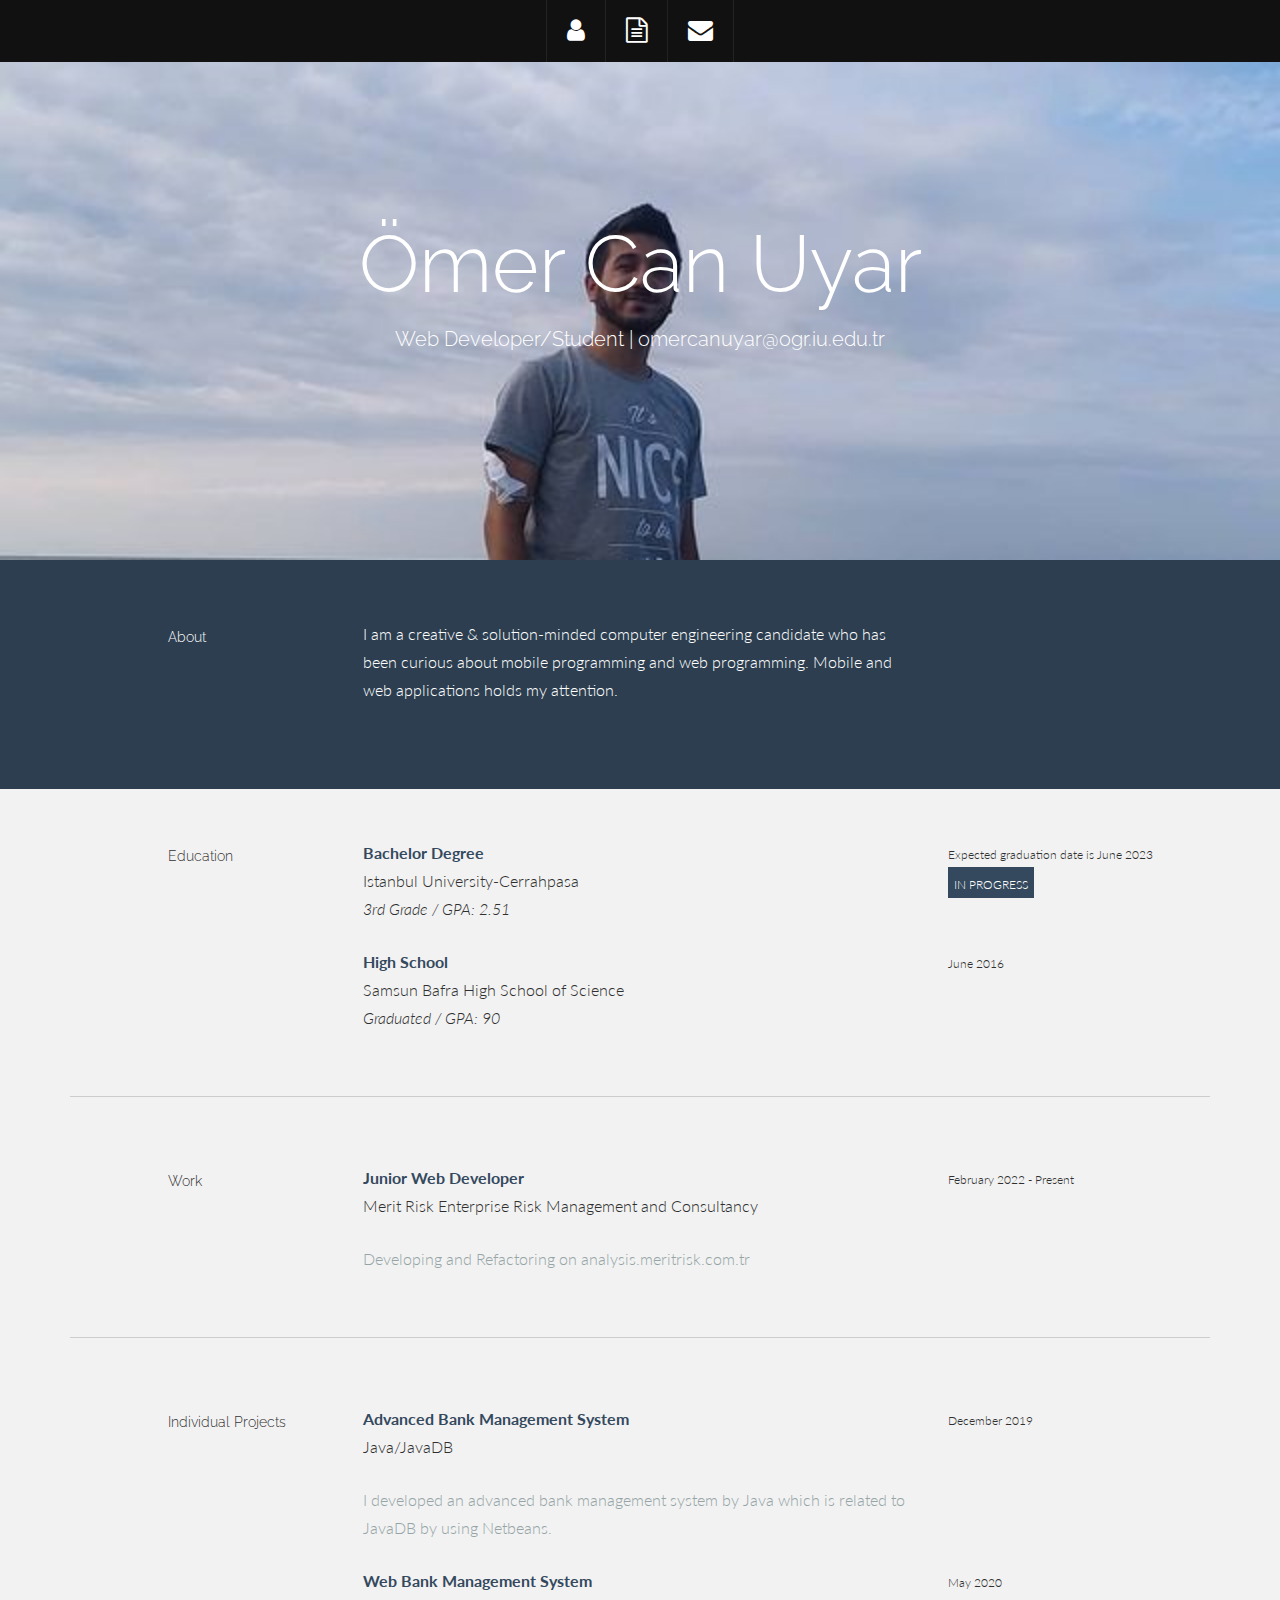
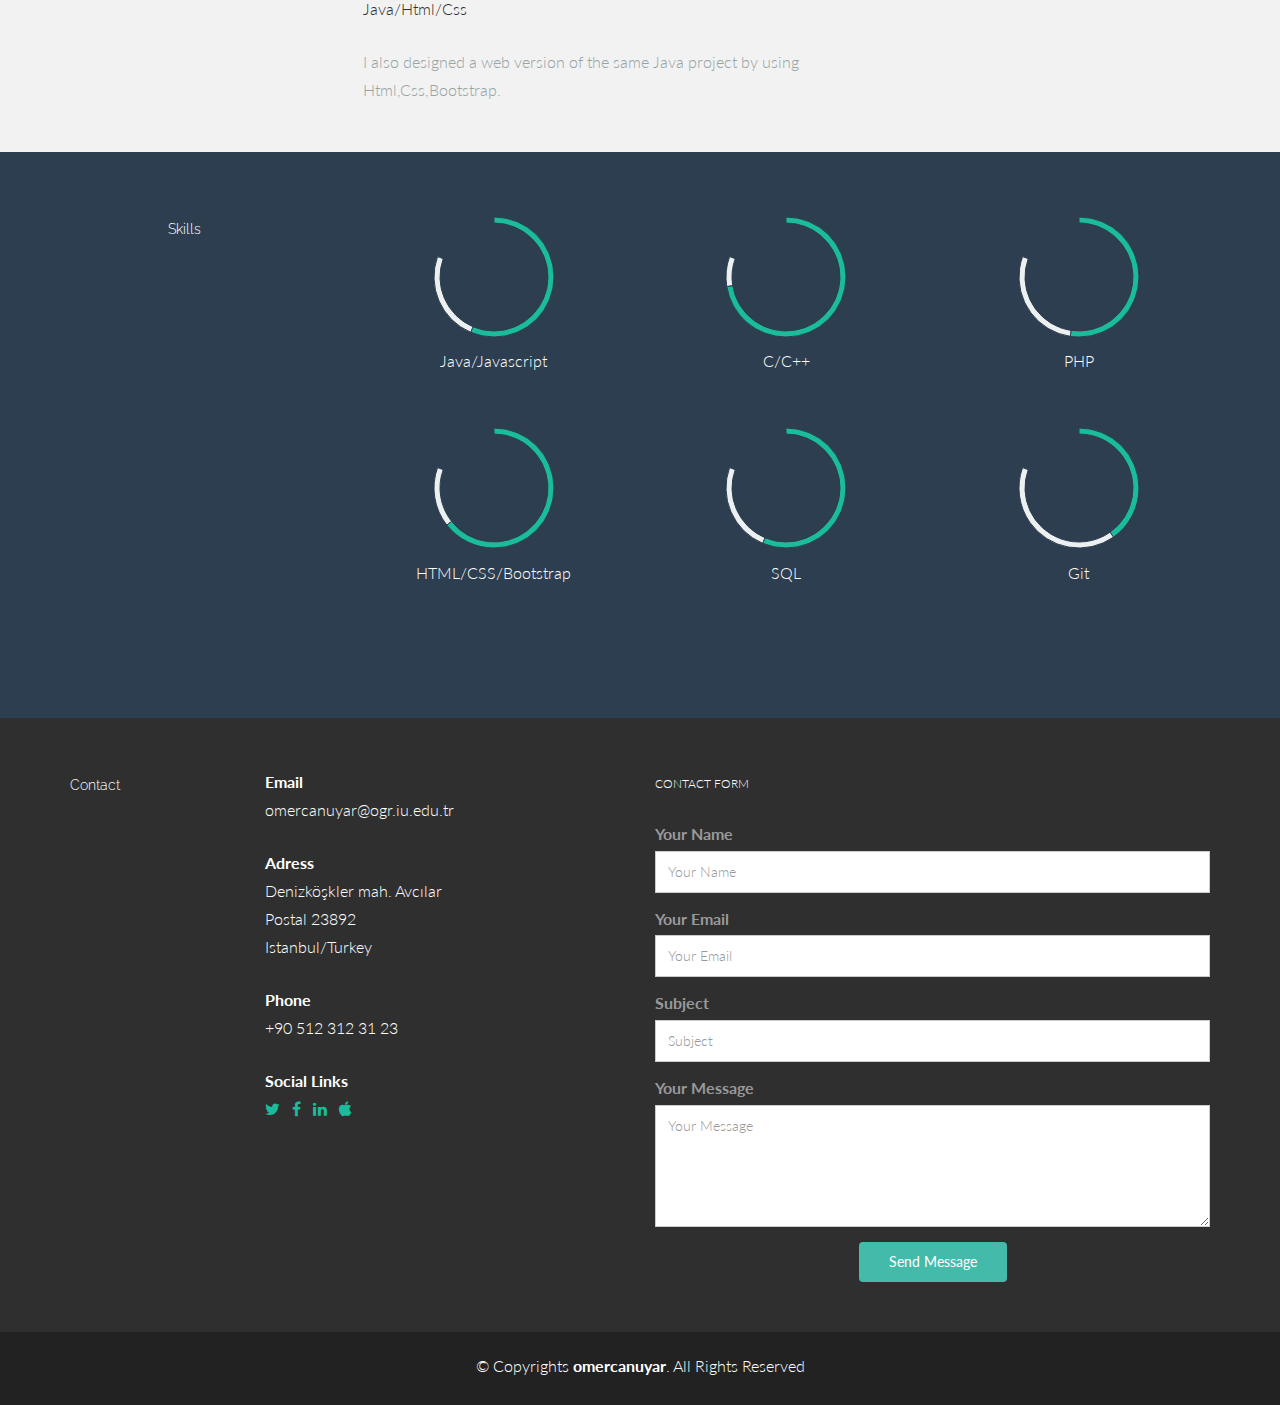
==== commit 56bc4a1a: "smothscroll tekrar yapıldı" ====
--- a/cv.html
+++ b/cv.html
@@ -36,7 +36,6 @@
             <ul id="nav" class="nav">
               <li class="menu-item"><a class="smothscroll" href="#about" title="About"><i class="fa fa-user"></i></a></li>
               <li class="menu-item"><a class="smothscroll" href="#resume" title="Resume"><i class="fa fa-file-text-o"></i></a></li>
-              <li class="menu-item"><a class="smothscroll" href="#work" title="Works"><i class="fa fa-briefcase"></i></a></li>
               <li class="menu-item"><a class="smothscroll" href="#contact" title="Contact"><i class="fa fa-envelope"></i></a></li>
             </ul>
             <!--/ uL#nav -->
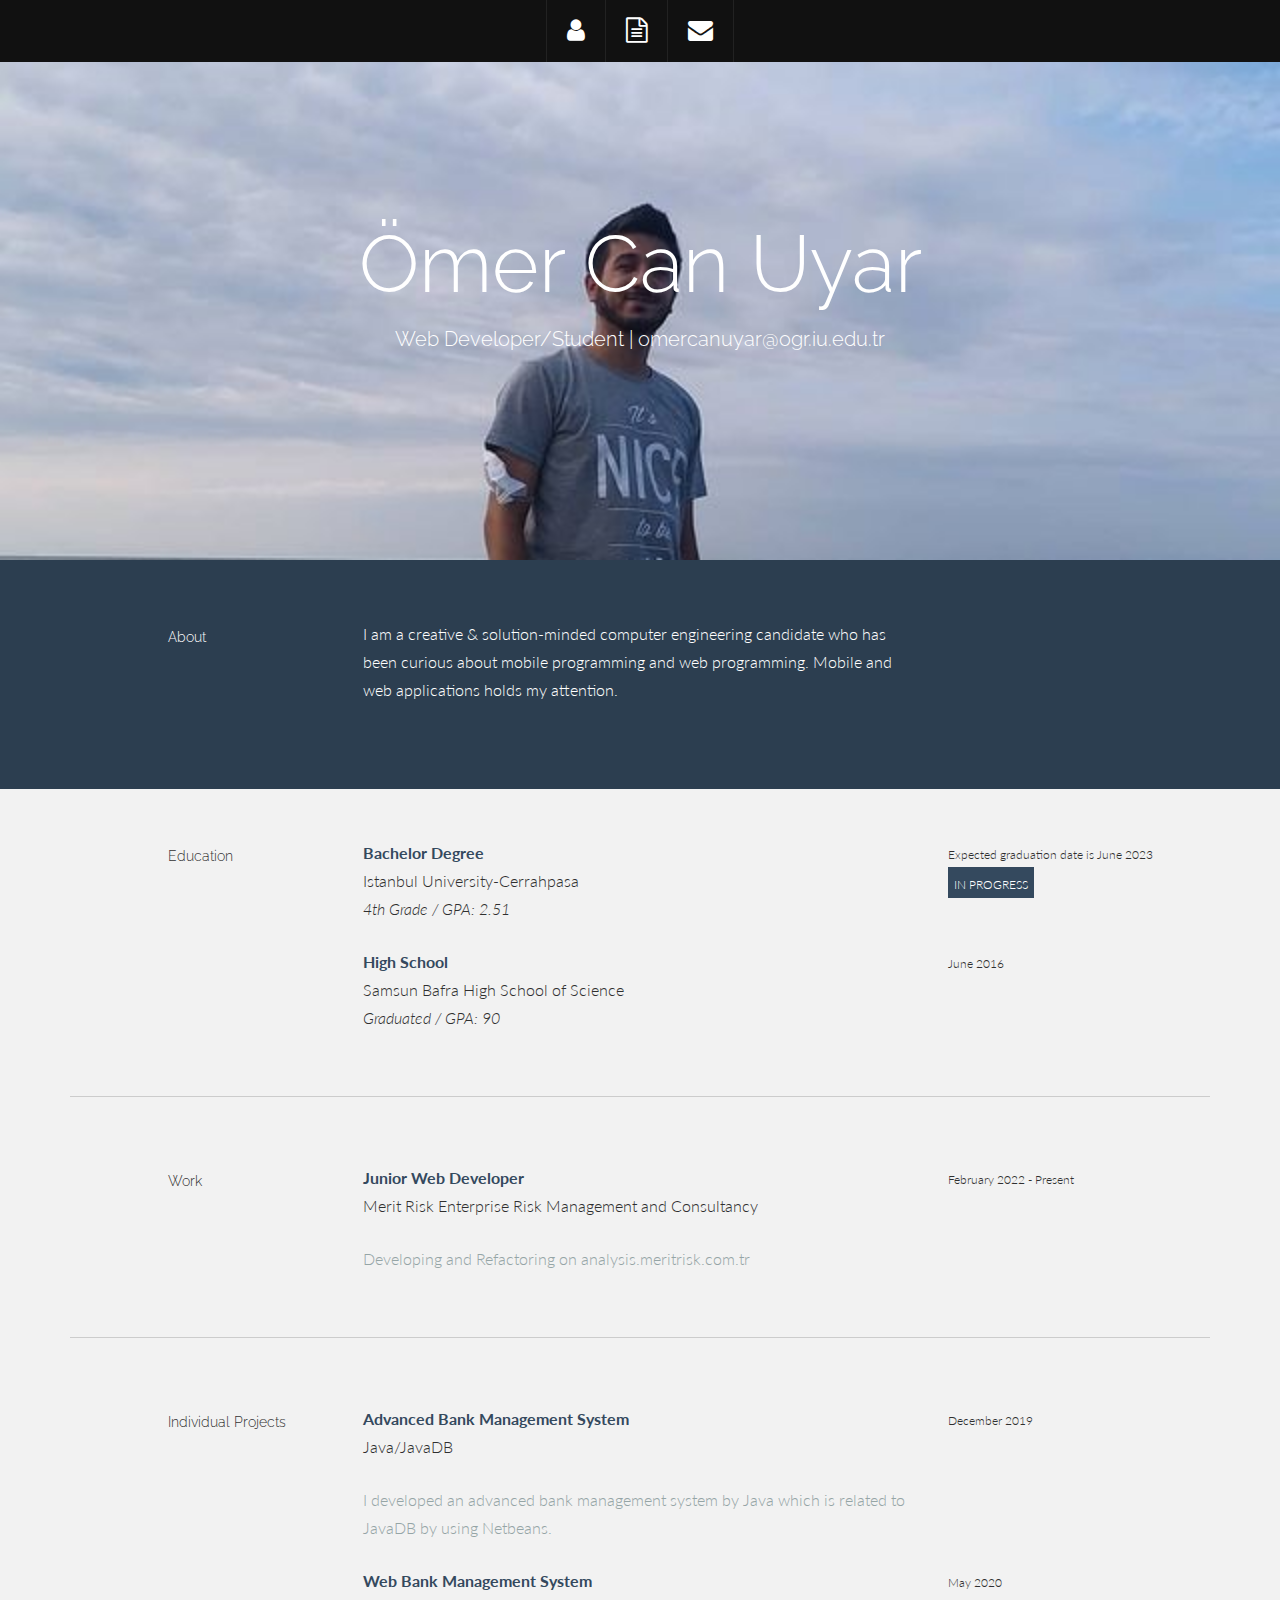
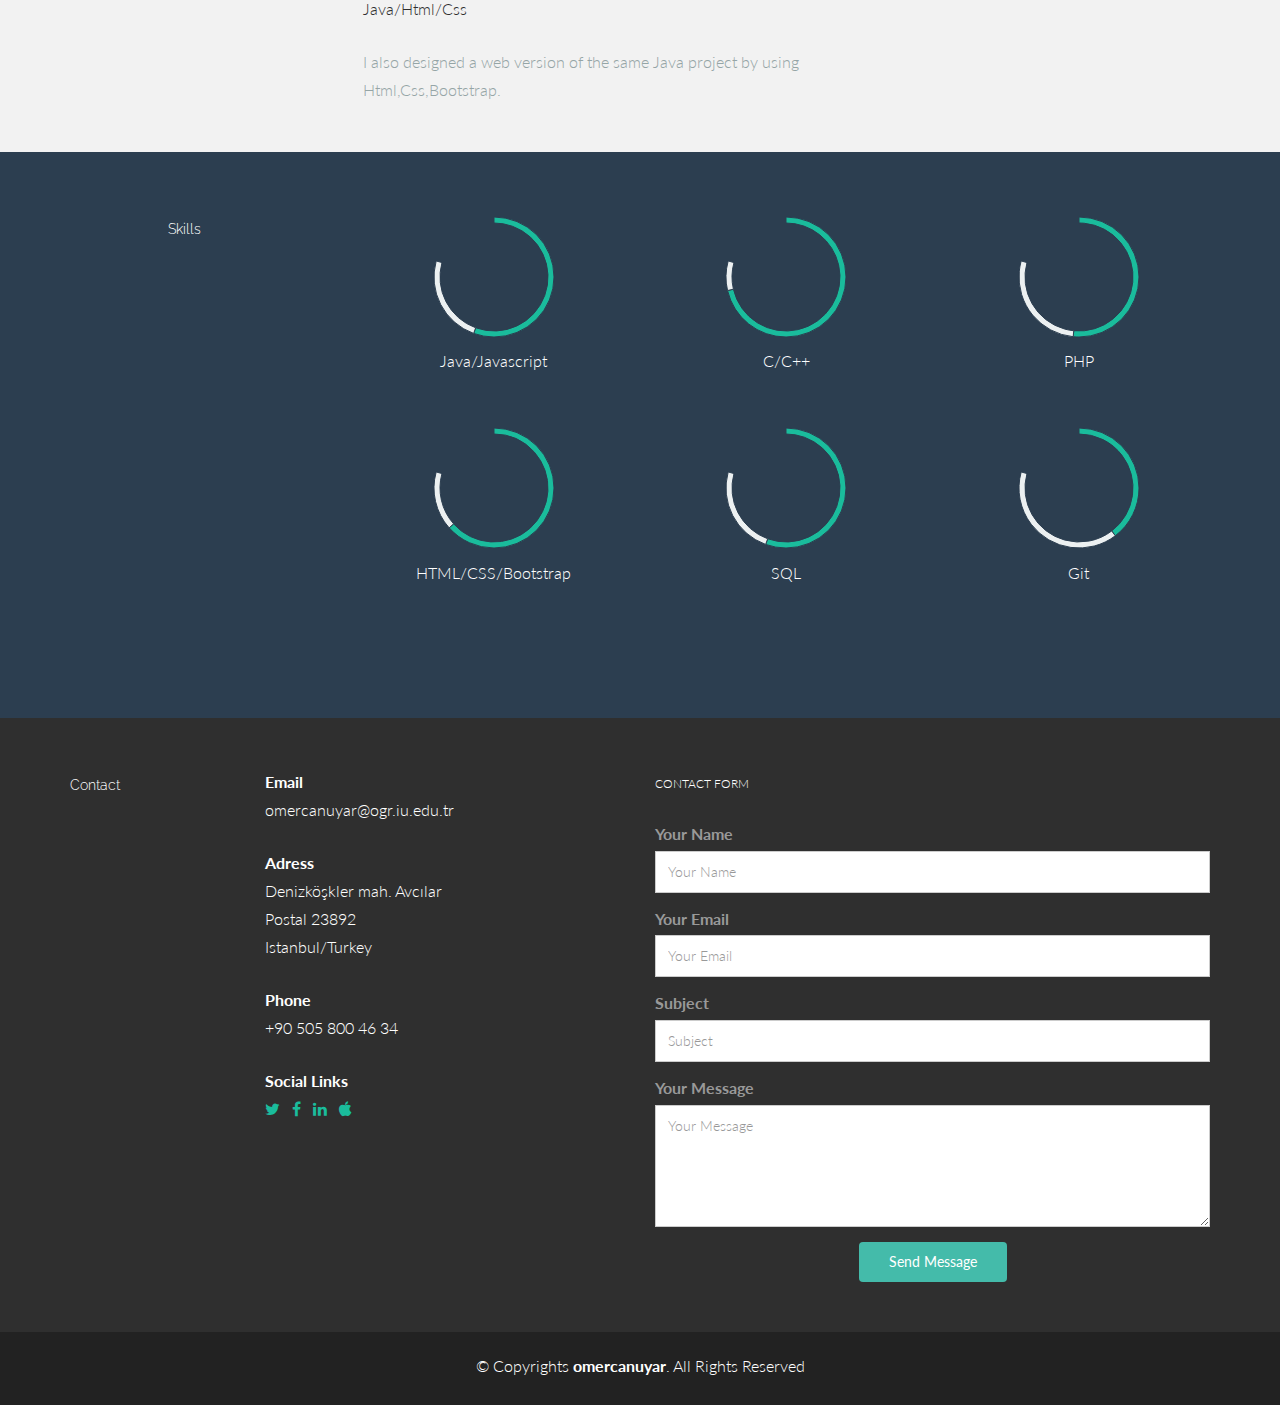
==== commit ef886a7d: "updated cv" ====
--- a/cv.html
+++ b/cv.html
@@ -103,7 +103,7 @@
         <div class="col-lg-6">
           <p>
             <t>Bachelor Degree</t><br/> Istanbul University-Cerrahpasa <br/>
-            <i>3rd Grade / GPA: 2.51</i>
+            <i>4th Grade / GPA: 2.51</i>
           </p>
         </div>
         <div class="col-lg-3">
@@ -278,7 +278,7 @@
               <t>Adress</t><br/> Denizköşkler mah. Avcılar <br/> Postal 23892 <br/> Istanbul/Turkey <br/>
             </p>
             <p>
-              <t>Phone</t><br/> +90 512 312 31 23 <br/>
+              <t>Phone</t><br/> +90 505 800 46 34 <br/>
             </p>
             <p>
               <t>Social Links</t><br/>
